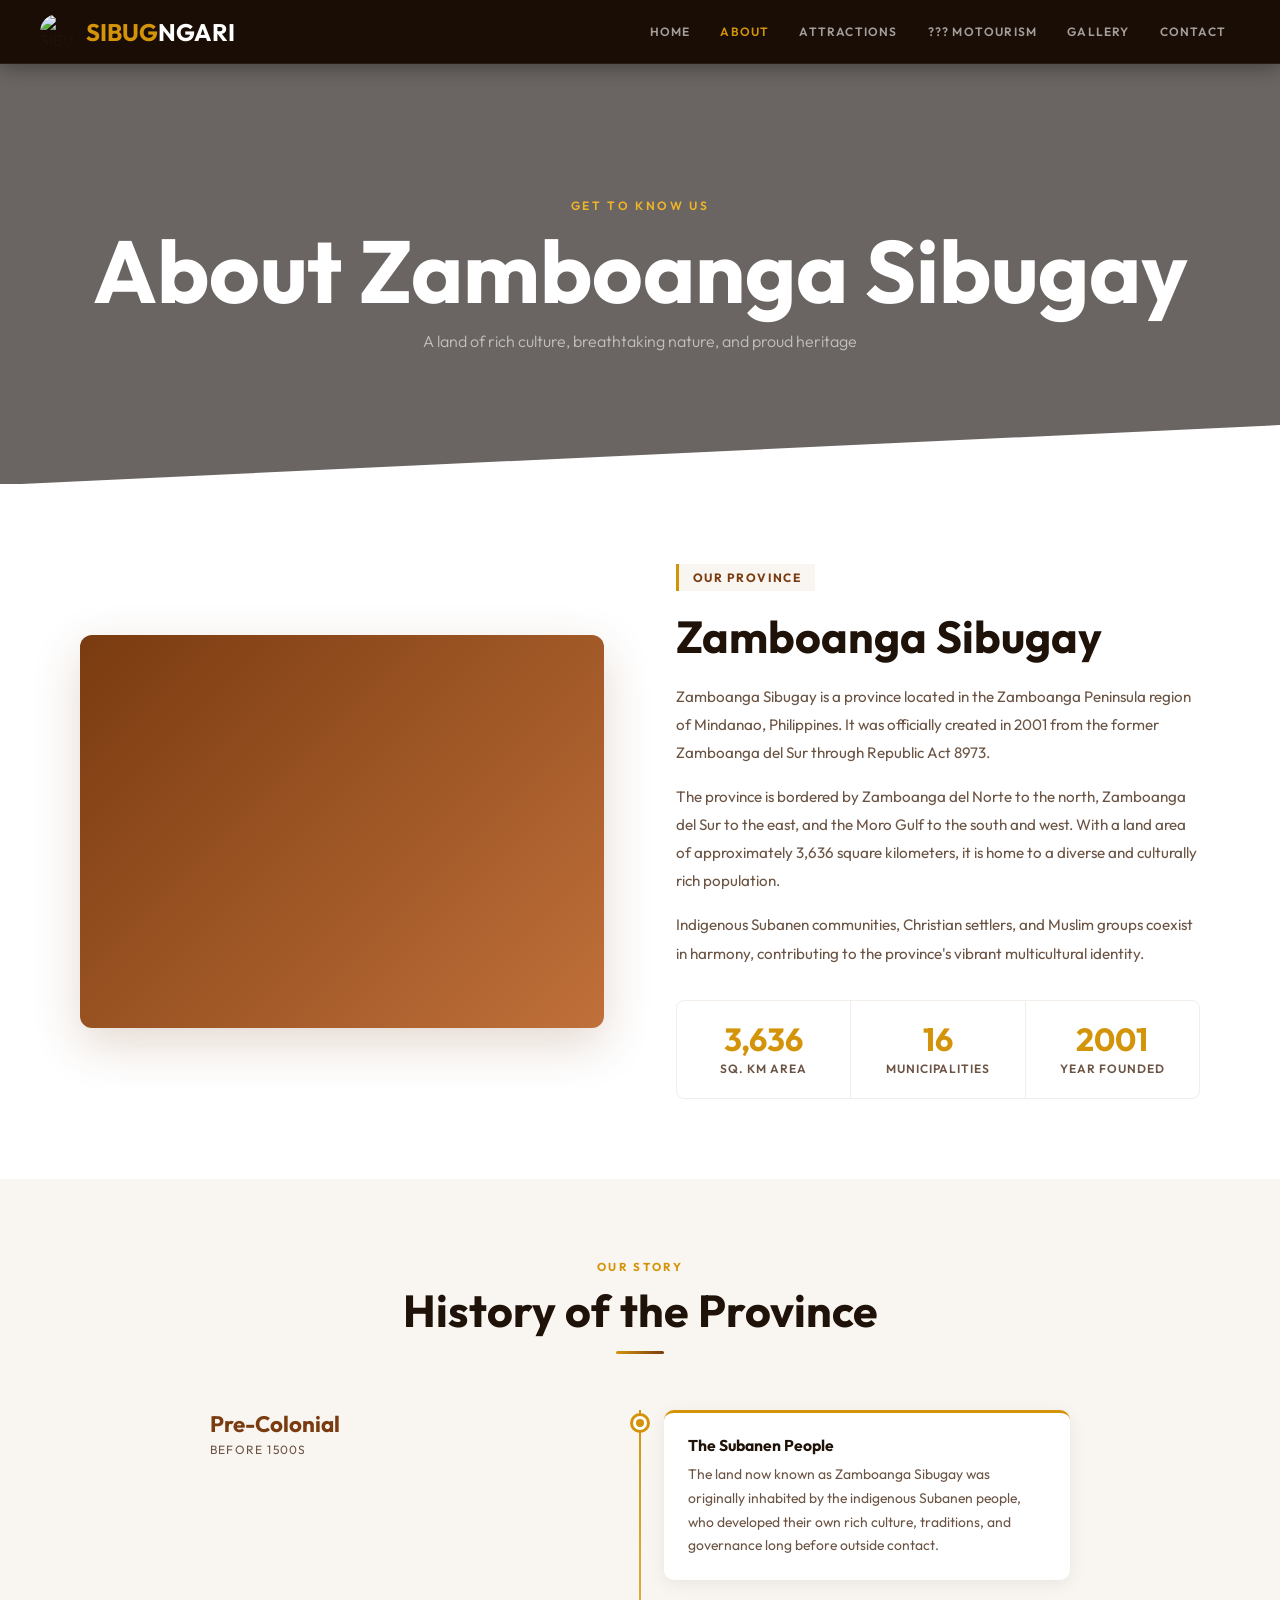
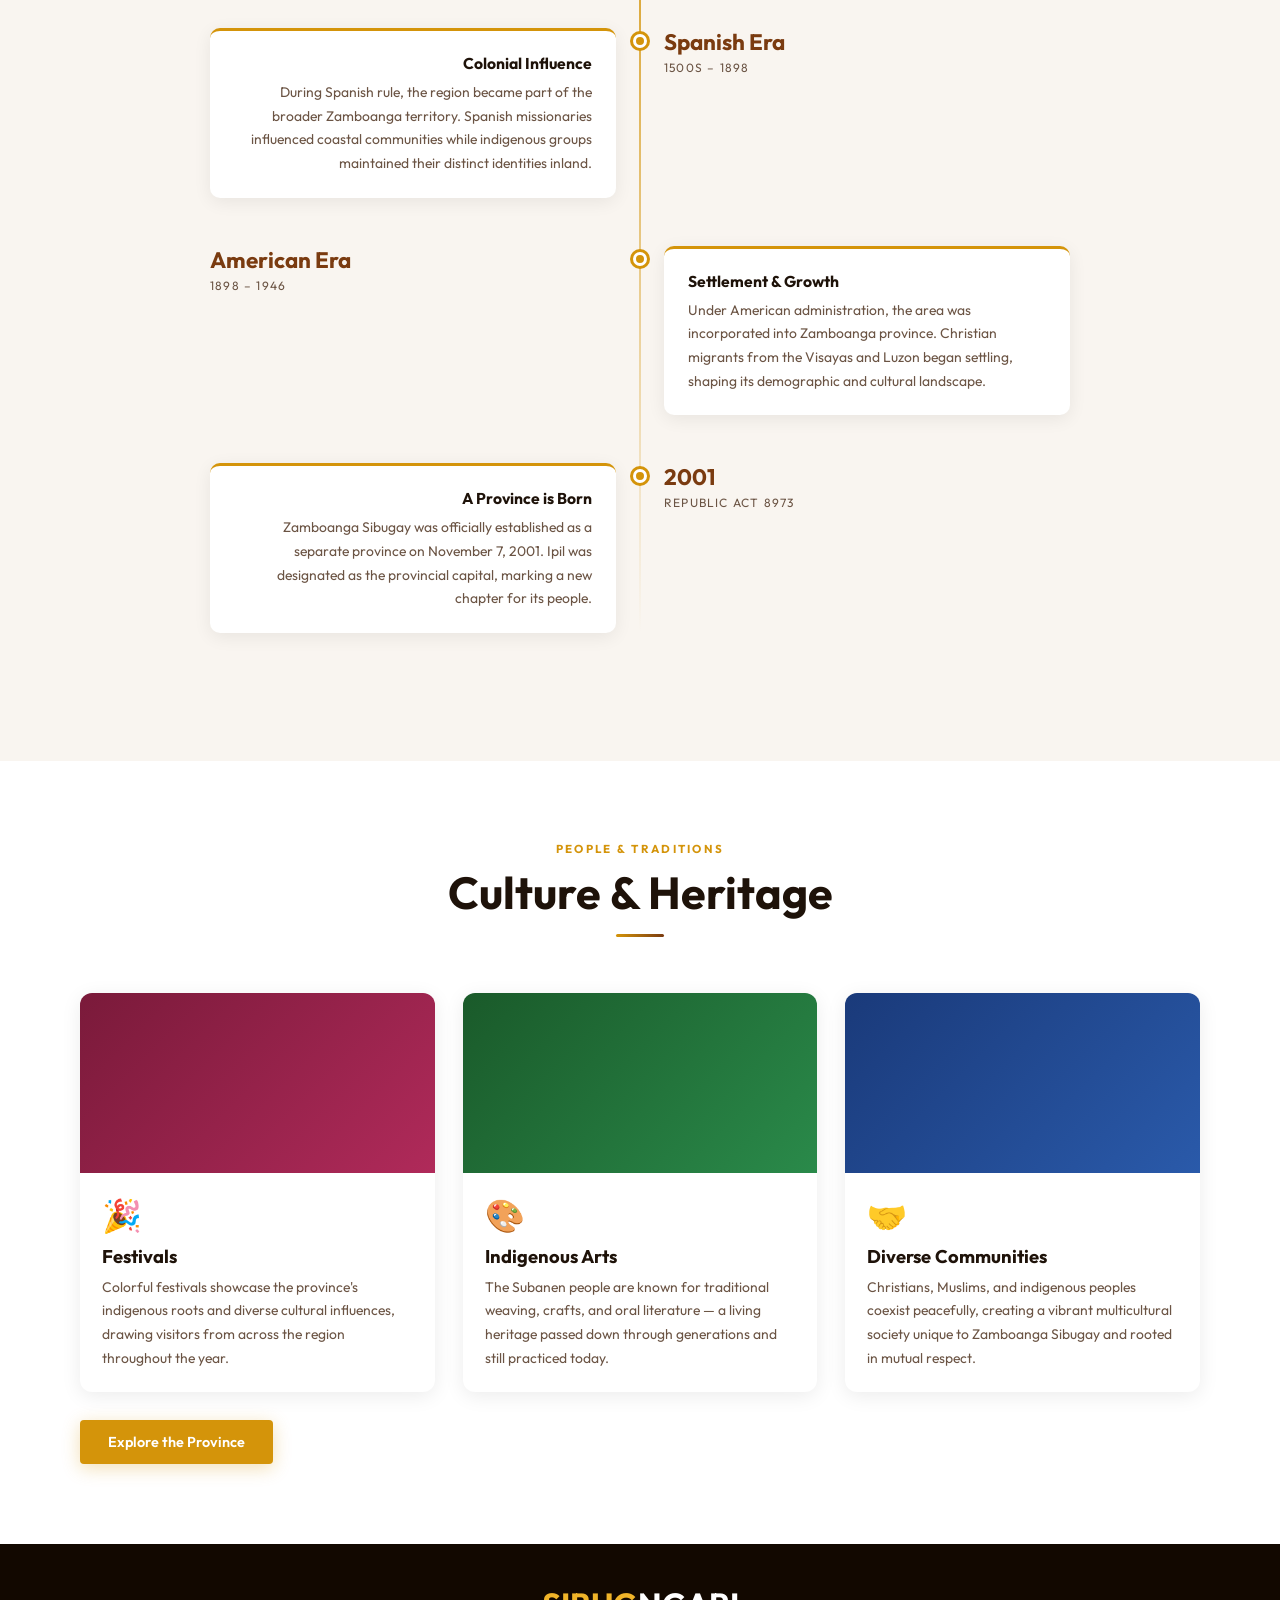
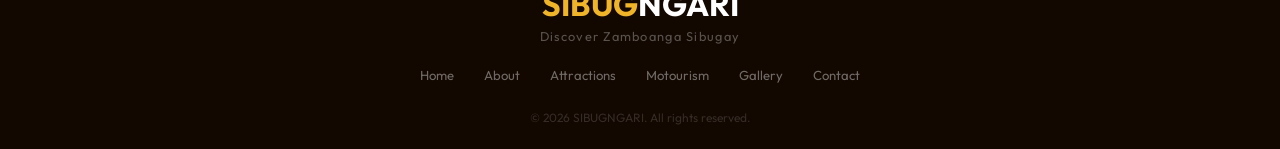
==== about.html @ 65c35cb0 "Add files via upload" ====
<!DOCTYPE html>
<html lang="en">

<head>
  <meta charset="UTF-8" />
  <meta name="viewport" content="width=device-width, initial-scale=1.0" />
  <title>About - SIBUGNGARI</title>
  <link rel="icon" type="image/png" href="Images/LOGO.png" />
  <link rel="preconnect" href="https://fonts.googleapis.com" />
  <link rel="preconnect" href="https://fonts.gstatic.com" crossorigin />
  <link
    href="https://fonts.googleapis.com/css2?family=Cormorant+Garamond:wght@400;600;700&family=Outfit:wght@300;400;500;600;700&display=swap"
    rel="stylesheet" />
  <style>
    :root {
      --brown: #7a3b10;
      --gold: #d4940a;
      --gold-lt: #f0b429;
      --dark: #1a0d05;
      --cream: #f9f5f0;
      --gray: #f2ede8;
      --text: #1e1209;
      --soft: #6b5444;
    }

    *,
    *::before,
    *::after {
      box-sizing: border-box;
      margin: 0;
      padding: 0;
    }

    html {
      scroll-behavior: smooth;
    }

    body {
      font-family: 'Outfit', sans-serif;
      background: #fff;
      color: var(--text);
      overflow-x: hidden;
    }

    a {
      text-decoration: none;
    }

    img {
      max-width: 100%;
      display: block;
    }

    /* ?? NAVBAR ?? */
    .navbar {
      position: fixed;
      top: 0;
      left: 0;
      right: 0;
      z-index: 999;
      height: 64px;
      display: flex;
      align-items: center;
      justify-content: space-between;
      padding: 0 40px;
      background: #1a0d05;
      border-bottom: 1px solid rgba(255, 255, 255, 0.06);
      box-shadow: 0 2px 20px rgba(0, 0, 0, 0.4);
    }

    .nav-logo {
      display: flex;
      align-items: center;
      gap: 10px;
    }

    .nav-logo img {
      height: 36px;
      width: 36px;
      object-fit: contain;
      border-radius: 50%;
    }

    .nav-brand {
      font-family: 'Outfit', sans-serif;
      font-size: 1.5rem;
      font-weight: 700;
    }

    .nav-brand .s {
      color: var(--gold);
    }

    .nav-brand .n {
      color: #fff;
    }

    .nav-links {
      display: flex;
      align-items: center;
      gap: 2px;
    }

    .nav-links a {
      font-size: 0.75rem;
      font-weight: 600;
      color: rgba(255, 255, 255, 0.6);
      padding: 7px 14px;
      border-radius: 6px;
      transition: all .18s;
      text-transform: uppercase;
      letter-spacing: 0.1em;
    }

    .nav-links a:hover,
    .nav-links a.active {
      color: var(--gold);
      background: transparent;
    }

    .nav-links a.nav-contact {
      background: #719E5D;
      color: #fff;
      padding: 7px 20px;
      margin-left: 6px;
      border-radius: 0;
      clip-path: polygon(10px 0, 100% 0, 100% calc(100% - 10px), calc(100% - 10px) 100%, 0 100%, 0 10px);
    }

    .nav-links a.nav-contact:hover {
      background: #5c854a;
      color: #fff;
    }

    /* ?? PAGE BANNER ?? */
    .page-banner {
      position: relative;
      height: 420px;
      margin-top: 64px;
      display: flex;
      align-items: center;
      justify-content: center;
      background: url('Images/Capitol.jpg') center center / cover no-repeat;
      text-align: center;
    }

    .banner-fb {
      position: absolute;
      inset: 0;
      background: url('Images/Capitol.jpg') center center / cover no-repeat;
    }

    .banner-ov {
      position: absolute;
      inset: 0;
      background: rgba(15, 7, 2, 0.62);
    }

    .banner-cnt {
      position: relative;
      z-index: 2;
      padding: 0 24px;
    }

    .banner-eyebrow {
      font-size: 0.75rem;
      letter-spacing: .22em;
      text-transform: uppercase;
      color: var(--gold-lt);
      font-weight: 600;
      margin-bottom: 14px;
      opacity: 0;
      animation: fadeUp .6s .2s forwards;
    }

    .banner-title {
      font-family: 'Outfit', sans-serif;
      font-size: clamp(2.8rem, 7vw, 5.5rem);
      font-weight: 700;
      color: #fff;
      line-height: 1;
      margin-bottom: 16px;
      opacity: 0;
      animation: fadeUp .6s .35s forwards;
    }

    .banner-sub {
      color: rgba(255, 255, 255, .6);
      font-size: 1rem;
      font-weight: 300;
      max-width: 520px;
      margin: 0 auto;
      opacity: 0;
      animation: fadeUp .6s .5s forwards;
    }

    /* Diagonal cut at bottom of banner */
    .banner-cut {
      position: absolute;
      bottom: -1px;
      left: 0;
      right: 0;
      height: 60px;
      background: #fff;
      clip-path: polygon(0 100%, 100% 0, 100% 100%);
    }

    @keyframes fadeUp {
      from {
        opacity: 0;
        transform: translateY(18px);
      }

      to {
        opacity: 1;
        transform: translateY(0);
      }
    }

    /* ?? BUTTONS ?? */
    .btn-gold {
      display: inline-block;
      background: var(--gold);
      color: #fff;
      font-weight: 600;
      font-size: 0.9rem;
      padding: 13px 28px;
      border-radius: 4px;
      transition: all .2s;
      box-shadow: 0 4px 18px rgba(212, 148, 10, .3);
    }

    .btn-gold:hover {
      background: var(--gold-lt);
      color: var(--dark);
      transform: translateY(-2px);
    }

    .btn-outline {
      display: inline-block;
      background: transparent;
      color: var(--brown);
      font-weight: 600;
      font-size: 0.88rem;
      padding: 11px 24px;
      border-radius: 4px;
      border: 1.5px solid var(--brown);
      transition: all .2s;
    }

    .btn-outline:hover {
      background: var(--brown);
      color: #fff;
    }

    /* ?? SECTION SHELLS ?? */
    .sec {
      padding: 80px 40px;
      max-width: 1200px;
      margin: 0 auto;
    }

    .sec-full {
      padding: 80px 40px;
    }

    .sec-hdr {
      text-align: center;
      margin-bottom: 56px;
    }

    .sec-label {
      font-size: 0.72rem;
      letter-spacing: .2em;
      text-transform: uppercase;
      color: var(--gold);
      font-weight: 700;
      margin-bottom: 10px;
    }

    .sec-title {
      font-family: 'Outfit', sans-serif;
      font-size: clamp(2rem, 4vw, 2.8rem);
      font-weight: 700;
      color: var(--text);
      line-height: 1.2;
      margin-bottom: 14px;
    }

    .sec-line {
      width: 48px;
      height: 3px;
      margin: 0 auto;
      background: linear-gradient(to right, var(--gold), var(--brown));
      border-radius: 2px;
    }

    /* ?? ABOUT INTRO — 2 COLUMN ?? */
    .about-intro {
      display: grid;
      grid-template-columns: 1fr 1fr;
      gap: 72px;
      align-items: center;
    }

    .about-img-box {
      border-radius: 12px;
      overflow: hidden;
      aspect-ratio: 4/3;
      position: relative;
      background: linear-gradient(135deg, #7a3b10, #c0703a);
      display: flex;
      align-items: center;
      justify-content: center;
      font-size: 6rem;
      box-shadow: 0 16px 48px rgba(122, 59, 16, .2);
    }

    .about-img-box img {
      position: absolute;
      inset: 0;
      width: 100%;
      height: 100%;
      object-fit: cover;
    }

    /* Decorative corner accent */
    .about-img-box::after {
      content: '';
      position: absolute;
      bottom: -12px;
      right: -12px;
      width: 80px;
      height: 80px;
      border-right: 4px solid var(--gold);
      border-bottom: 4px solid var(--gold);
      border-radius: 0 0 4px 0;
    }

    .about-text-col {}

    .about-badge {
      display: inline-block;
      background: var(--cream);
      border-left: 3px solid var(--gold);
      color: var(--brown);
      font-size: 0.75rem;
      font-weight: 700;
      letter-spacing: .12em;
      text-transform: uppercase;
      padding: 6px 14px;
      margin-bottom: 20px;
    }

    .about-heading {
      font-family: 'Outfit', sans-serif;
      font-size: clamp(1.8rem, 3.5vw, 2.8rem);
      font-weight: 700;
      color: var(--text);
      line-height: 1.15;
      margin-bottom: 20px;
    }

    .about-body {
      font-size: 0.95rem;
      color: var(--soft);
      line-height: 1.85;
      margin-bottom: 16px;
    }

    /* Stats row */
    .stats-row {
      display: flex;
      gap: 0;
      margin-top: 32px;
      border: 1px solid var(--gray);
      border-radius: 8px;
      overflow: hidden;
    }

    .stat-box {
      flex: 1;
      padding: 22px 18px;
      text-align: center;
      border-right: 1px solid var(--gray);
      transition: background .18s;
    }

    .stat-box:last-child {
      border-right: none;
    }

    .stat-box:hover {
      background: var(--cream);
    }

    .stat-number {
      font-family: 'Outfit', sans-serif;
      font-size: 2rem;
      font-weight: 700;
      color: var(--gold);
      line-height: 1;
      margin-bottom: 6px;
    }

    .stat-label {
      font-size: 0.75rem;
      color: var(--soft);
      font-weight: 600;
      text-transform: uppercase;
      letter-spacing: .08em;
    }

    /* ?? HISTORY TIMELINE ?? */
    .bg-cream {
      background: var(--cream);
    }

    .timeline {
      position: relative;
      max-width: 860px;
      margin: 0 auto;
    }

    .timeline::before {
      content: '';
      position: absolute;
      left: 50%;
      top: 0;
      bottom: 0;
      width: 2px;
      background: linear-gradient(to bottom, var(--gold), transparent);
      transform: translateX(-50%);
    }

    .tl-item {
      display: grid;
      grid-template-columns: 1fr 1fr;
      gap: 48px;
      margin-bottom: 48px;
      align-items: start;
      position: relative;
    }

    .tl-item:nth-child(even) .tl-content {
      grid-column: 1;
      order: -1;
      text-align: right;
    }

    .tl-item:nth-child(even) .tl-year-col {
      grid-column: 2;
      order: 1;
    }

    /* Center dot */
    .tl-dot {
      position: absolute;
      left: 50%;
      top: 6px;
      width: 14px;
      height: 14px;
      border-radius: 50%;
      background: var(--gold);
      border: 3px solid #fff;
      box-shadow: 0 0 0 3px var(--gold);
      transform: translateX(-50%);
    }

    .tl-year {
      font-family: 'Outfit', sans-serif;
      font-size: 1.4rem;
      font-weight: 700;
      color: var(--brown);
      margin-bottom: 4px;
    }

    .tl-era {
      font-size: 0.75rem;
      color: var(--soft);
      text-transform: uppercase;
      letter-spacing: .1em;
    }

    .tl-card {
      background: #fff;
      border-radius: 10px;
      padding: 22px 24px;
      box-shadow: 0 4px 18px rgba(0, 0, 0, .07);
      border-top: 3px solid var(--gold);
    }

    .tl-card-title {
      font-weight: 700;
      color: var(--text);
      font-size: 0.98rem;
      margin-bottom: 8px;
    }

    .tl-card-text {
      font-size: 0.87rem;
      color: var(--soft);
      line-height: 1.7;
    }

    /* ?? CULTURE GRID ?? */
    .culture-grid {
      display: grid;
      grid-template-columns: repeat(3, 1fr);
      gap: 28px;
    }

    .culture-card {
      background: #fff;
      border-radius: 12px;
      overflow: hidden;
      box-shadow: 0 4px 20px rgba(0, 0, 0, .08);
      transition: transform .25s, box-shadow .25s;
    }

    .culture-card:hover {
      transform: translateY(-5px);
      box-shadow: 0 12px 32px rgba(0, 0, 0, .13);
    }

    .culture-img {
      height: 180px;
      display: flex;
      align-items: center;
      justify-content: center;
      font-size: 4rem;
      position: relative;
      overflow: hidden;
    }

    .culture-img img {
      position: absolute;
      inset: 0;
      width: 100%;
      height: 100%;
      object-fit: cover;
    }

    .culture-body {
      padding: 22px;
    }

    .culture-icon {
      font-size: 2rem;
      margin-bottom: 10px;
    }

    .culture-title {
      font-family: 'Outfit', sans-serif;
      font-size: 1.15rem;
      font-weight: 700;
      color: var(--text);
      margin-bottom: 8px;
    }

    .culture-text {
      font-size: 0.87rem;
      color: var(--soft);
      line-height: 1.7;
    }

    /* ?? MISSION BAND ?? */
    .mission-band {
      position: relative;
      min-height: 380px;
      display: flex;
      align-items: center;
      background: <img src="TourismWeb/ images/Buluan.jpg" center center / cover no-repeat;
    }

    .mission-fb {
      position: absolute;
      inset: 0;
      background: linear-gradient(120deg, #1a0d05 0%, #7a3b10 60%, #c0703a 100%);
    }

    .mission-ov {
      position: absolute;
      inset: 0;
      background: rgba(10, 5, 2, .72);
    }

    .mission-cnt {
      position: relative;
      z-index: 2;
      max-width: 1200px;
      margin: 0 auto;
      padding: 64px 40px;
      display: grid;
      grid-template-columns: 1fr 1fr;
      gap: 64px;
      align-items: center;
    }

    .mission-label {
      font-size: 0.72rem;
      letter-spacing: .2em;
      text-transform: uppercase;
      color: var(--gold-lt);
      font-weight: 700;
      margin-bottom: 14px;
    }

    .mission-title {
      font-family: 'Outfit', sans-serif;
      font-size: clamp(1.8rem, 3.5vw, 3rem);
      font-weight: 700;
      color: #fff;
      line-height: 1.15;
      margin-bottom: 18px;
    }

    .mission-desc {
      color: rgba(255, 255, 255, .65);
      font-size: 0.95rem;
      line-height: 1.8;
      margin-bottom: 12px;
    }

    .mission-tech {
      display: flex;
      flex-wrap: wrap;
      gap: 10px;
      margin-top: 24px;
    }

    .tech-tag {
      background: rgba(255, 255, 255, .1);
      border: 1px solid rgba(255, 255, 255, .2);
      color: #fff;
      font-size: 0.78rem;
      font-weight: 500;
      padding: 6px 14px;
      border-radius: 20px;
    }

    .mission-right {
      text-align: center;
    }

    .mission-logo-wrap {
      width: 160px;
      height: 160px;
      border-radius: 50%;
      background: rgba(255, 255, 255, .1);
      border: 2px solid rgba(255, 255, 255, .2);
      display: flex;
      align-items: center;
      justify-content: center;
      margin: 0 auto 20px;
      font-family: 'Outfit', sans-serif;
      font-size: 1.8rem;
      font-weight: 700;
    }

    .mission-logo-wrap .s {
      color: var(--gold-lt);
    }

    .mission-logo-wrap .n {
      color: #fff;
    }

    .mission-tagline {
      color: rgba(255, 255, 255, .5);
      font-size: 0.82rem;
      letter-spacing: .1em;
    }

    /* ══ MOTOURISM INTRO BAND ══ */
    .moto-intro-band {
      position: relative;
      min-height: 420px;
      display: flex;
      align-items: center;
      background: url('images/moto-bg.jpg') center center / cover no-repeat;
    }

    .moto-ib-fb {
      position: absolute;
      inset: 0;
      background: linear-gradient(120deg, #051008, #0d2a1a 55%, #1a5a30);
    }

    .moto-ib-ov {
      position: absolute;
      inset: 0;
      background: linear-gradient(to right, rgba(3, 12, 8, .92) 0%, rgba(3, 12, 8, .5) 55%, rgba(3, 12, 8, .1) 100%);
    }

    .moto-ib-cnt {
      position: relative;
      z-index: 2;
      padding: 64px 72px;
      max-width: 680px;
    }

    .moto-ib-lbl {
      font-size: 0.72rem;
      letter-spacing: .2em;
      text-transform: uppercase;
      color: #5ee0b0;
      font-weight: 700;
      margin-bottom: 14px;
    }

    .moto-ib-title {
      font-family: 'Outfit', sans-serif;
      font-size: clamp(2rem, 4vw, 3.2rem);
      font-weight: 700;
      color: #fff;
      line-height: 1.15;
      margin-bottom: 18px;
    }

    .moto-ib-desc {
      color: rgba(255, 255, 255, .65);
      font-size: 0.95rem;
      line-height: 1.8;
      margin-bottom: 28px;
    }

    .moto-pills {
      display: flex;
      flex-wrap: wrap;
      gap: 10px;
      margin-bottom: 30px;
    }

    .mpill {
      background: rgba(255, 255, 255, .1);
      border: 1px solid rgba(255, 255, 255, .2);
      color: #fff;
      font-size: 0.8rem;
      font-weight: 500;
      padding: 7px 16px;
      border-radius: 30px;
    }

    /* ══ MOTOURISM ROUTES SECTION ══ */
    .bg-gray {
      background: var(--gray);
    }

    .route-tabs {
      display: flex;
      justify-content: center;
      gap: 14px;
      margin-bottom: 48px;
      flex-wrap: wrap;
    }

    .rtab {
      padding: 12px 28px;
      border-radius: 6px;
      border: 2px solid #ccc;
      background: #fff;
      color: var(--soft);
      font-size: 0.88rem;
      font-weight: 600;
      cursor: pointer;
      transition: all .2s;
      font-family: 'Outfit', sans-serif;
    }

    .rtab:hover {
      border-color: var(--teal);
      color: var(--teal);
    }

    .rtab.active {
      background: var(--teal);
      color: #fff;
      border-color: var(--teal);
    }

    .route-panel {
      display: none;
    }

    .route-panel.active {
      display: block;
    }

    .route-head {
      background: linear-gradient(135deg, #0a2018 0%, #1a4a30 60%, #2a7a50 100%);
      border-radius: 14px;
      padding: 32px 40px;
      display: flex;
      align-items: center;
      justify-content: space-between;
      flex-wrap: wrap;
      gap: 20px;
      margin-bottom: 36px;
      box-shadow: 0 8px 32px rgba(10, 32, 24, .2);
    }

    .rh-from {
      font-size: 0.72rem;
      letter-spacing: .15em;
      text-transform: uppercase;
      color: #5ee0b0;
      font-weight: 700;
      margin-bottom: 6px;
    }

    .rh-title {
      font-family: 'Outfit', sans-serif;
      font-size: 1.8rem;
      font-weight: 700;
      color: #fff;
      margin-bottom: 4px;
    }

    .rh-sub {
      color: rgba(255, 255, 255, .5);
      font-size: 0.88rem;
    }

    .rh-stats {
      display: flex;
      gap: 24px;
      flex-wrap: wrap;
    }

    .rh-stat-val {
      font-family: 'Outfit', sans-serif;
      font-size: 1.8rem;
      font-weight: 700;
      color: var(--gold-lt);
      line-height: 1;
    }

    .rh-stat-lbl {
      font-size: 0.7rem;
      color: rgba(255, 255, 255, .4);
      text-transform: uppercase;
      letter-spacing: .08em;
      margin-top: 3px;
    }

    /* Stops */
    .stops-list {
      position: relative;
      padding-left: 24px;
    }

    .stops-list::before {
      content: '';
      position: absolute;
      left: 20px;
      top: 22px;
      bottom: 22px;
      width: 2px;
      background: linear-gradient(to bottom, var(--teal), rgba(26, 154, 122, .1));
    }

    .stop-item {
      display: flex;
      gap: 22px;
      margin-bottom: 24px;
      position: relative;
    }

    .stop-dot-col {
      flex-shrink: 0;
      width: 42px;
      height: 42px;
      position: relative;
      z-index: 2;
      margin-left: -3px;
    }

    .stop-dot {
      width: 42px;
      height: 42px;
      border-radius: 50%;
      background: var(--teal);
      color: #fff;
      font-weight: 800;
      font-size: 0.92rem;
      display: flex;
      align-items: center;
      justify-content: center;
      box-shadow: 0 3px 10px rgba(26, 154, 122, .35);
      border: 3px solid #fff;
    }

    .stop-dot.first {
      background: linear-gradient(135deg, var(--gold), var(--gold-lt));
      color: var(--dark);
      box-shadow: 0 3px 10px rgba(212, 148, 10, .4);
    }

    .stop-card {
      flex: 1;
      background: #fff;
      border-radius: 10px;
      padding: 20px 22px;
      box-shadow: 0 3px 14px rgba(0, 0, 0, .07);
      border-left: 4px solid var(--teal);
      transition: border-color .2s, box-shadow .2s;
    }

    .stop-card:hover {
      border-left-color: var(--gold);
      box-shadow: 0 6px 22px rgba(0, 0, 0, .11);
    }

    .stop-card.gold-stop {
      border-left-color: var(--gold);
      background: linear-gradient(135deg, #fffbf0, #fff8e0);
    }

    .stop-badge {
      display: inline-block;
      font-size: 0.68rem;
      font-weight: 700;
      text-transform: uppercase;
      letter-spacing: .06em;
      padding: 3px 10px;
      border-radius: 3px;
      margin-bottom: 7px;
      color: #fff;
    }

    .sb-first {
      background: var(--gold);
    }

    .sb-nature {
      background: #2e7d32;
    }

    .sb-heritage {
      background: #6d3a00;
    }

    .sb-culture {
      background: #6a1b9a;
    }

    .sb-beach {
      background: #1565c0;
    }

    .sb-ecofarm {
      background: #388e3c;
    }

    .sb-end {
      background: #37474f;
    }

    .stop-name {
      font-family: 'Outfit', sans-serif;
      font-size: 1.2rem;
      font-weight: 700;
      color: var(--text);
      margin-bottom: 4px;
    }

    .stop-loc {
      font-size: 0.76rem;
      color: var(--gold);
      font-weight: 600;
      margin-bottom: 9px;
    }

    .stop-desc {
      font-size: 0.88rem;
      color: var(--soft);
      line-height: 1.7;
      margin-bottom: 10px;
    }

    .stop-tip {
      background: var(--gray);
      border-radius: 6px;
      padding: 9px 13px;
      font-size: 0.81rem;
      color: var(--soft);
      line-height: 1.6;
    }

    .stop-tip strong {
      color: var(--brown);
    }

    /* ══ RIDER TIPS ══ */
    .bg-dark {
      background: var(--dark);
    }

    .tips-grid {
      display: grid;
      grid-template-columns: repeat(3, 1fr);
      gap: 20px;
      max-width: 1200px;
      margin: 0 auto;
    }

    .tip-card {
      background: rgba(255, 255, 255, .05);
      border: 1px solid rgba(255, 255, 255, .08);
      border-radius: 12px;
      padding: 26px 22px;
      transition: background .2s, border-color .2s;
    }

    .tip-card:hover {
      background: rgba(255, 255, 255, .09);
      border-color: rgba(212, 148, 10, .3);
    }

    .tip-icon {
      font-size: 2rem;
      margin-bottom: 12px;
    }

    .tip-title {
      font-weight: 700;
      color: #fff;
      font-size: 0.98rem;
      margin-bottom: 8px;
    }

    .tip-text {
      font-size: 0.86rem;
      color: rgba(255, 255, 255, .5);
      line-height: 1.7;
    }

    /* ══ STAYCATIONS ══ */
    .stay-grid {
      display: grid;
      grid-template-columns: repeat(3, 1fr);
      gap: 24px;
    }

    .stay-card {
      background: #fff;
      border-radius: 12px;
      overflow: hidden;
      box-shadow: 0 4px 18px rgba(0, 0, 0, .08);
      transition: transform .25s, box-shadow .25s;
    }

    .stay-card:hover {
      transform: translateY(-5px);
      box-shadow: 0 12px 32px rgba(0, 0, 0, .14);
    }

    .stay-img {
      height: 170px;
      position: relative;
      overflow: hidden;
      display: flex;
      align-items: center;
      justify-content: center;
      font-size: 3.5rem;
    }

    .stay-img img {
      position: absolute;
      inset: 0;
      width: 100%;
      height: 100%;
      object-fit: cover;
    }

    .stay-type {
      position: absolute;
      top: 10px;
      left: 10px;
      background: rgba(255, 255, 255, .92);
      color: var(--brown);
      font-size: 0.67rem;
      font-weight: 700;
      text-transform: uppercase;
      letter-spacing: .06em;
      padding: 3px 10px;
      border-radius: 3px;
    }

    .stay-price {
      position: absolute;
      top: 10px;
      right: 10px;
      background: var(--gold);
      color: #fff;
      font-size: 0.67rem;
      font-weight: 700;
      padding: 3px 10px;
      border-radius: 3px;
    }

    .stay-body {
      padding: 18px 20px;
    }

    .stay-stars {
      color: var(--gold);
      font-size: 0.82rem;
      margin-bottom: 5px;
    }

    .stay-name {
      font-family: 'Outfit', sans-serif;
      font-size: 1.15rem;
      font-weight: 700;
      color: var(--text);
      margin-bottom: 3px;
    }

    .stay-loc {
      font-size: 0.76rem;
      color: var(--soft);
      margin-bottom: 9px;
    }

    .stay-desc {
      font-size: 0.84rem;
      color: var(--soft);
      line-height: 1.65;
      margin-bottom: 12px;
    }

    .stay-tags {
      display: flex;
      flex-wrap: wrap;
      gap: 5px;
    }

    .stag {
      background: var(--gray);
      color: var(--brown);
      font-size: 0.72rem;
      font-weight: 600;
      padding: 3px 10px;
      border-radius: 20px;
    }

    .btn-teal {
      display: inline-block;
      background: #1a9a7a;
      color: #fff;
      font-weight: 600;
      font-size: 0.9rem;
      padding: 13px 28px;
      border-radius: 4px;
      transition: all .2s;
    }

    .btn-teal:hover {
      background: #22b890;
      transform: translateY(-2px);
    }

    /* ?? FOOTER ?? */
    .footer {
      background: #120800;
      padding: 40px 40px 24px;
      text-align: center;
    }

    .footer-brand {
      font-family: 'Outfit', sans-serif;
      font-size: 2rem;
      font-weight: 700;
      margin-bottom: 4px;
    }

    .footer-brand .s {
      color: var(--gold-lt);
    }

    .footer-brand .n {
      color: #fff;
    }

    .footer-tag {
      color: rgba(255, 255, 255, .3);
      font-size: 0.8rem;
      letter-spacing: .1em;
      margin-bottom: 18px;
    }

    .footer-nav {
      display: flex;
      gap: 6px;
      flex-wrap: wrap;
      justify-content: center;
      margin-bottom: 22px;
    }

    .footer-nav a {
      color: rgba(255, 255, 255, .4);
      font-size: 0.82rem;
      padding: 5px 12px;
      border-radius: 4px;
      transition: color .2s;
    }

    .footer-nav a:hover {
      color: #fff;
    }

    .footer-copy {
      color: rgba(255, 255, 255, .15);
      font-size: 0.75rem;
    }

    /* ?? RESPONSIVE ?? */
    @media (max-width: 900px) {
      .about-intro {
        grid-template-columns: 1fr;
        gap: 40px;
      }

      .about-img-box {
        aspect-ratio: 16/9;
      }

      .culture-grid {
        grid-template-columns: 1fr 1fr;
      }

      .mission-cnt {
        grid-template-columns: 1fr;
        gap: 36px;
      }

      .timeline::before {
        left: 20px;
      }

      .tl-item {
        grid-template-columns: 1fr;
        padding-left: 48px;
        gap: 12px;
      }

      .tl-item:nth-child(even) .tl-content {
        grid-column: 1;
        order: 1;
        text-align: left;
      }

      .tl-item:nth-child(even) .tl-year-col {
        grid-column: 1;
        order: -1;
      }

      .tl-dot {
        left: 20px;
      }
    }

    @media (max-width: 640px) {
      .navbar {
        padding: 0 16px;
      }

      .nav-links a {
        font-size: 0.75rem;
        padding: 6px 8px;
      }

      .sec {
        padding: 60px 20px;
      }

      .sec-full {
        padding: 60px 20px;
      }

      .culture-grid {
        grid-template-columns: 1fr;
      }

      .mission-cnt {
        padding: 48px 20px;
      }
    }
  </style>
</head>

<body>

  <!-- ?? NAVBAR ?? -->
  <nav class="navbar">
    <div class="nav-logo">
      <img src="Images/LOGO.png" alt="SIBUGNGARI" />
      <div class="nav-brand"><span class="s">SIBUG</span><span class="n">NGARI</span></div>
    </div>
    <div class="nav-links">
      <a href="index.html">Home</a>
      <a href="about.html" class="active">About</a>
      <a href="attractions.html">Attractions</a>
      <a href="motourism.html" class="moto">??? Motourism</a>
      <a href="gallery.html">Gallery</a>
      <a href="contact.html">Contact</a>
    </div>
  </nav>

  <!-- ?? PAGE BANNER ?? -->
  <!-- Place your photo as images/about-banner.jpg -->
  <div class="page-banner">
    <div class="banner-fb"></div>
    <div class="banner-ov"></div>
    <div class="banner-cnt">
      <div class="banner-eyebrow">Get to Know Us</div>
      <div class="banner-title">About Zamboanga Sibugay</div>
      <div class="banner-sub">A land of rich culture, breathtaking nature, and proud heritage</div>
    </div>
    <div class="banner-cut"></div>
  </div>

  <!-- ?? ABOUT INTRO ?? -->
  <div class="sec">
    <div class="about-intro">
      <div class="about-img-box">
        <iframe src="https://www.google.com/maps/embed?pb=!1m18!1m12!1m3!1d1009149.72221379!2d122.18128549999999!3d7.809328249999999!2m3!1f0!2f0!3f0!3m2!1i1024!2i768!4f13.1!3m3!1m2!1s0x32517e3f8ec4c0cf%3A0xe549cd97c5cb1a1!2sZamboanga%20Sibugay!5e0!3m2!1sen!2sph!4v1710000000000!5m2!1sen!2sph" width="100%" height="100%" style="border:0; position:absolute; inset:0; z-index:10;" allowfullscreen="" loading="lazy" referrerpolicy="no-referrer-when-downgrade"></iframe>
      </div>
      <div class="about-text-col">
        <div class="about-badge">Our Province</div>
        <div class="about-heading">Zamboanga Sibugay</div>
        <div class="about-body">
          Zamboanga Sibugay is a province located in the Zamboanga Peninsula
          region of Mindanao, Philippines. It was officially created in 2001
          from the former Zamboanga del Sur through Republic Act 8973.
        </div>
        <div class="about-body">
          The province is bordered by Zamboanga del Norte to the north,
          Zamboanga del Sur to the east, and the Moro Gulf to the south and
          west. With a land area of approximately 3,636 square kilometers,
          it is home to a diverse and culturally rich population.
        </div>
        <div class="about-body">
          Indigenous Subanen communities, Christian settlers, and Muslim groups
          coexist in harmony, contributing to the province's vibrant
          multicultural identity.
        </div>
        <div class="stats-row">
          <div class="stat-box">
            <div class="stat-number">3,636</div>
            <div class="stat-label">sq. km Area</div>
          </div>
          <div class="stat-box">
            <div class="stat-number">16</div>
            <div class="stat-label">Municipalities</div>
          </div>
          <div class="stat-box">
            <div class="stat-number">2001</div>
            <div class="stat-label">Year Founded</div>
          </div>
        </div>
      </div>
    </div>
  </div>

  <!-- ?? HISTORY TIMELINE ?? -->
  <div class="sec-full bg-cream">
    <div class="sec" style="padding-top:0;padding-bottom:0;">
      <div class="sec-hdr">
        <div class="sec-label">Our Story</div>
        <div class="sec-title">History of the Province</div>
        <div class="sec-line"></div>
      </div>
    </div>
    <div style="max-width:1200px;margin:0 auto;padding:0 40px;">
      <div class="timeline">

        <div class="tl-item">
          <div class="tl-dot"></div>
          <div class="tl-year-col">
            <div class="tl-year">Pre-Colonial</div>
            <div class="tl-era">Before 1500s</div>
          </div>
          <div class="tl-content">
            <div class="tl-card">
              <div class="tl-card-title">The Subanen People</div>
              <div class="tl-card-text">The land now known as Zamboanga Sibugay was originally inhabited by the
                indigenous Subanen people, who developed their own rich culture, traditions, and governance long before
                outside contact.</div>
            </div>
          </div>
        </div>

        <div class="tl-item">
          <div class="tl-dot"></div>
          <div class="tl-year-col">
            <div class="tl-year">Spanish Era</div>
            <div class="tl-era">1500s – 1898</div>
          </div>
          <div class="tl-content">
            <div class="tl-card">
              <div class="tl-card-title">Colonial Influence</div>
              <div class="tl-card-text">During Spanish rule, the region became part of the broader Zamboanga territory.
                Spanish missionaries influenced coastal communities while indigenous groups maintained their distinct
                identities inland.</div>
            </div>
          </div>
        </div>

        <div class="tl-item">
          <div class="tl-dot"></div>
          <div class="tl-year-col">
            <div class="tl-year">American Era</div>
            <div class="tl-era">1898 – 1946</div>
          </div>
          <div class="tl-content">
            <div class="tl-card">
              <div class="tl-card-title">Settlement & Growth</div>
              <div class="tl-card-text">Under American administration, the area was incorporated into Zamboanga
                province. Christian migrants from the Visayas and Luzon began settling, shaping its demographic and
                cultural landscape.</div>
            </div>
          </div>
        </div>

        <div class="tl-item">
          <div class="tl-dot"></div>
          <div class="tl-year-col">
            <div class="tl-year">2001</div>
            <div class="tl-era">Republic Act 8973</div>
          </div>
          <div class="tl-content">
            <div class="tl-card">
              <div class="tl-card-title">A Province is Born</div>
              <div class="tl-card-text">Zamboanga Sibugay was officially established as a separate province on November
                7, 2001. Ipil was designated as the provincial capital, marking a new chapter for its people.</div>
            </div>
          </div>
        </div>

      </div>
    </div>
  </div>

  <!-- ?? CULTURE & HERITAGE ?? -->
  <div class="sec">
    <div class="sec-hdr">
      <div class="sec-label">People &amp; Traditions</div>
      <div class="sec-title">Culture &amp; Heritage</div>
      <div class="sec-line"></div>
    </div>
    <div class="culture-grid">

      <div class="culture-card">
        <div class="culture-img" style="background:linear-gradient(135deg,#7a1a3a,#b02a5a);">
          <img src="Images/Festivals.jpg" alt="Festivals" onerror="this.style.display='none'" />
        </div>
        <div class="culture-body">
          <div class="culture-icon">🎉</div>
          <div class="culture-title">Festivals</div>
          <div class="culture-text">Colorful festivals showcase the province's indigenous roots and diverse cultural
            influences, drawing visitors from across the region throughout the year.</div>
        </div>
      </div>

      <div class="culture-card">
        <div class="culture-img" style="background:linear-gradient(135deg,#1a5a2a,#2a8a4a);">
          <img src="images/indigenous-arts.jpg" alt="Indigenous Arts" onerror="this.style.display='none'" />
        </div>
        <div class="culture-body">
          <div class="culture-icon">🎨</div>
          <div class="culture-title">Indigenous Arts</div>
          <div class="culture-text">The Subanen people are known for traditional weaving, crafts, and oral literature —
            a living heritage passed down through generations and still practiced today.</div>
        </div>
      </div>

      <div class="culture-card">
        <div class="culture-img" style="background:linear-gradient(135deg,#1a3a7a,#2a5aaa);">
          <img src="images/community.jpg" alt="Community" onerror="this.style.display='none'" />
        </div>
        <div class="culture-body">
          <div class="culture-icon">🤝</div>
          <div class="culture-title">Diverse Communities</div>
          <div class="culture-text">Christians, Muslims, and indigenous peoples coexist peacefully, creating a vibrant
            multicultural society unique to Zamboanga Sibugay and rooted in mutual respect.</div>
        </div>
      </div>
    </div>
    <div style="margin-top:28px;">
      <a href="attractions.html" class="btn-gold">Explore the Province</a>
    </div>
  </div>
  <!-- ?? FOOTER ?? -->
  <footer class="footer">
    <div class="footer-brand"><span class="s">SIBUG</span><span class="n">NGARI</span></div>
    <div class="footer-tag">Discover Zamboanga Sibugay</div>
    <div class="footer-nav">
      <a href="index.html">Home</a>
      <a href="about.html">About</a>
      <a href="attractions.html">Attractions</a>
      <a href="#motourism">Motourism</a>
      <a href="gallery.html">Gallery</a>
      <a href="contact.html">Contact</a>
    </div>
    <div class="footer-copy">&copy; 2026 SIBUGNGARI. All rights reserved.</div>
  </footer>

  <script>
    function switchRoute(id, btn) {
      document.querySelectorAll('.rtab').forEach(b => b.classList.remove('active'));
      document.querySelectorAll('.route-panel').forEach(p => p.classList.remove('active'));
      btn.classList.add('active');
      document.getElementById(id).classList.add('active');
    }
  </script>
</body>

</html>
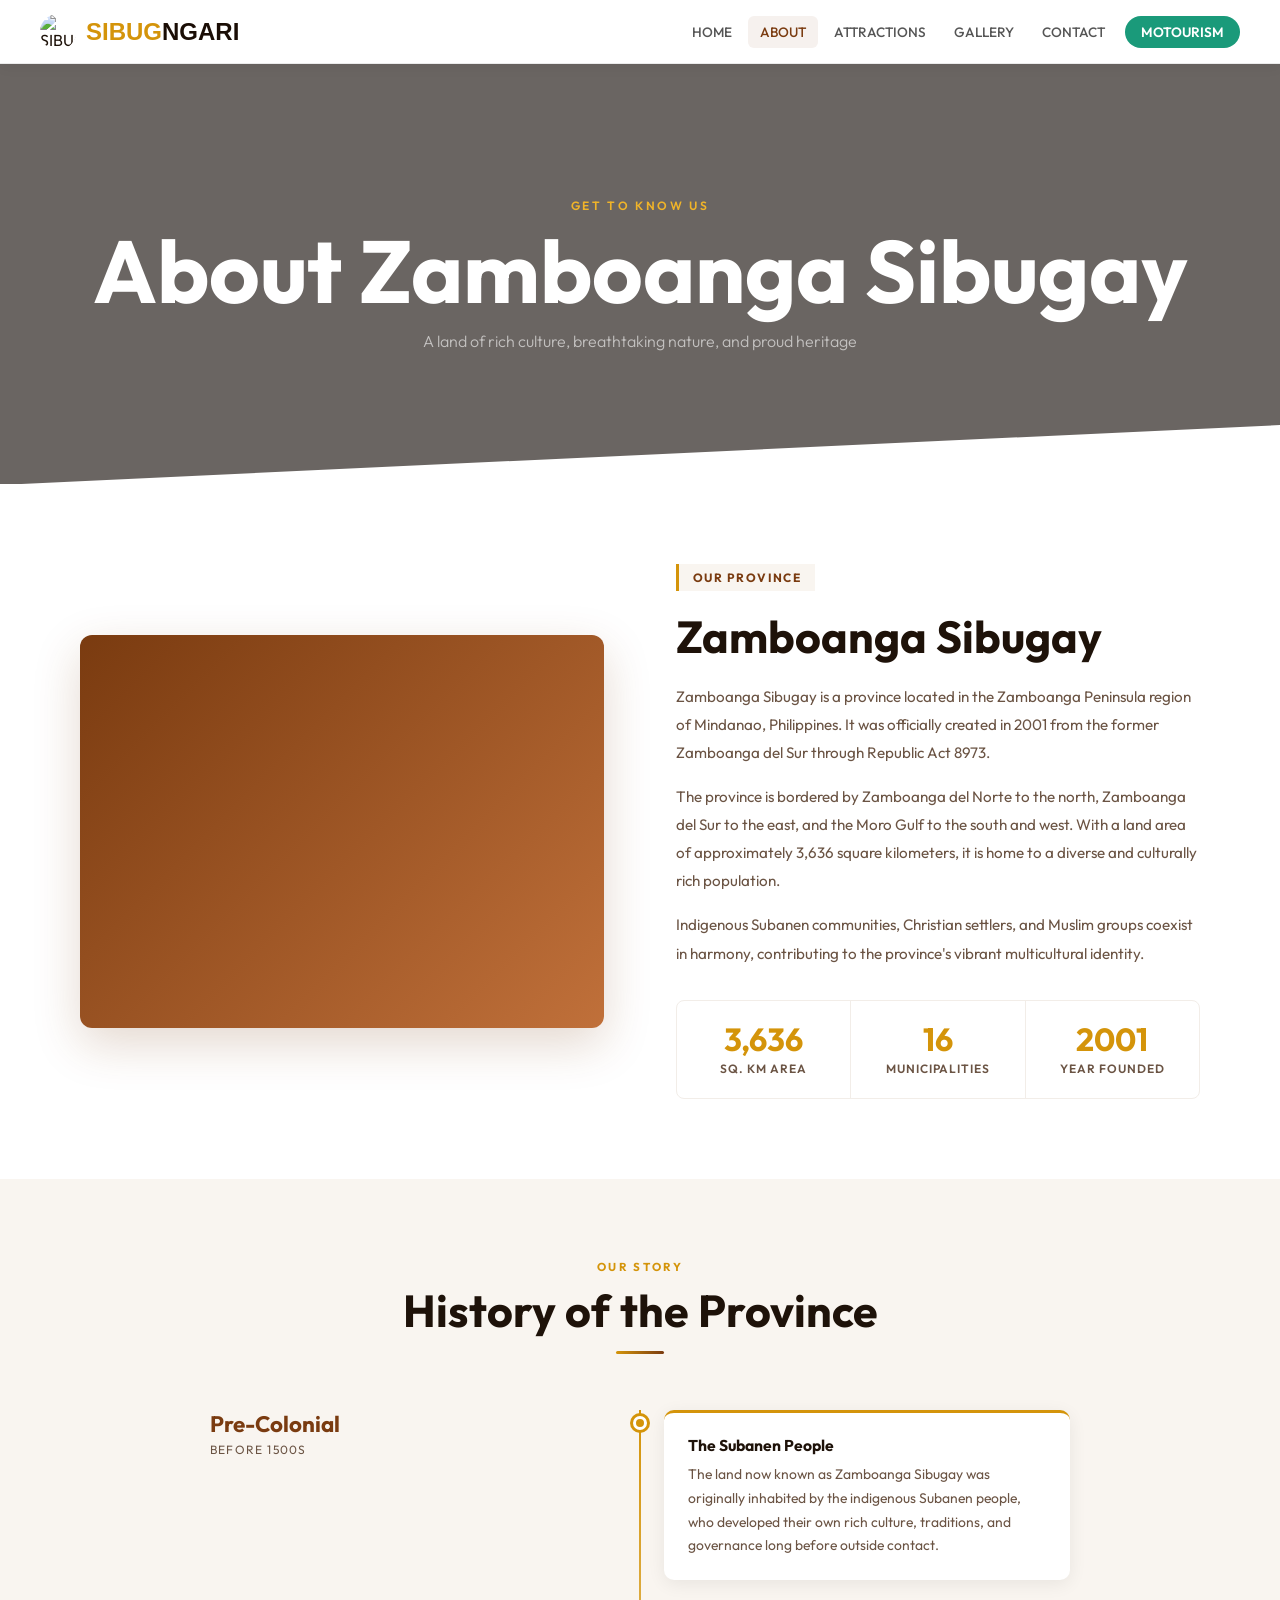
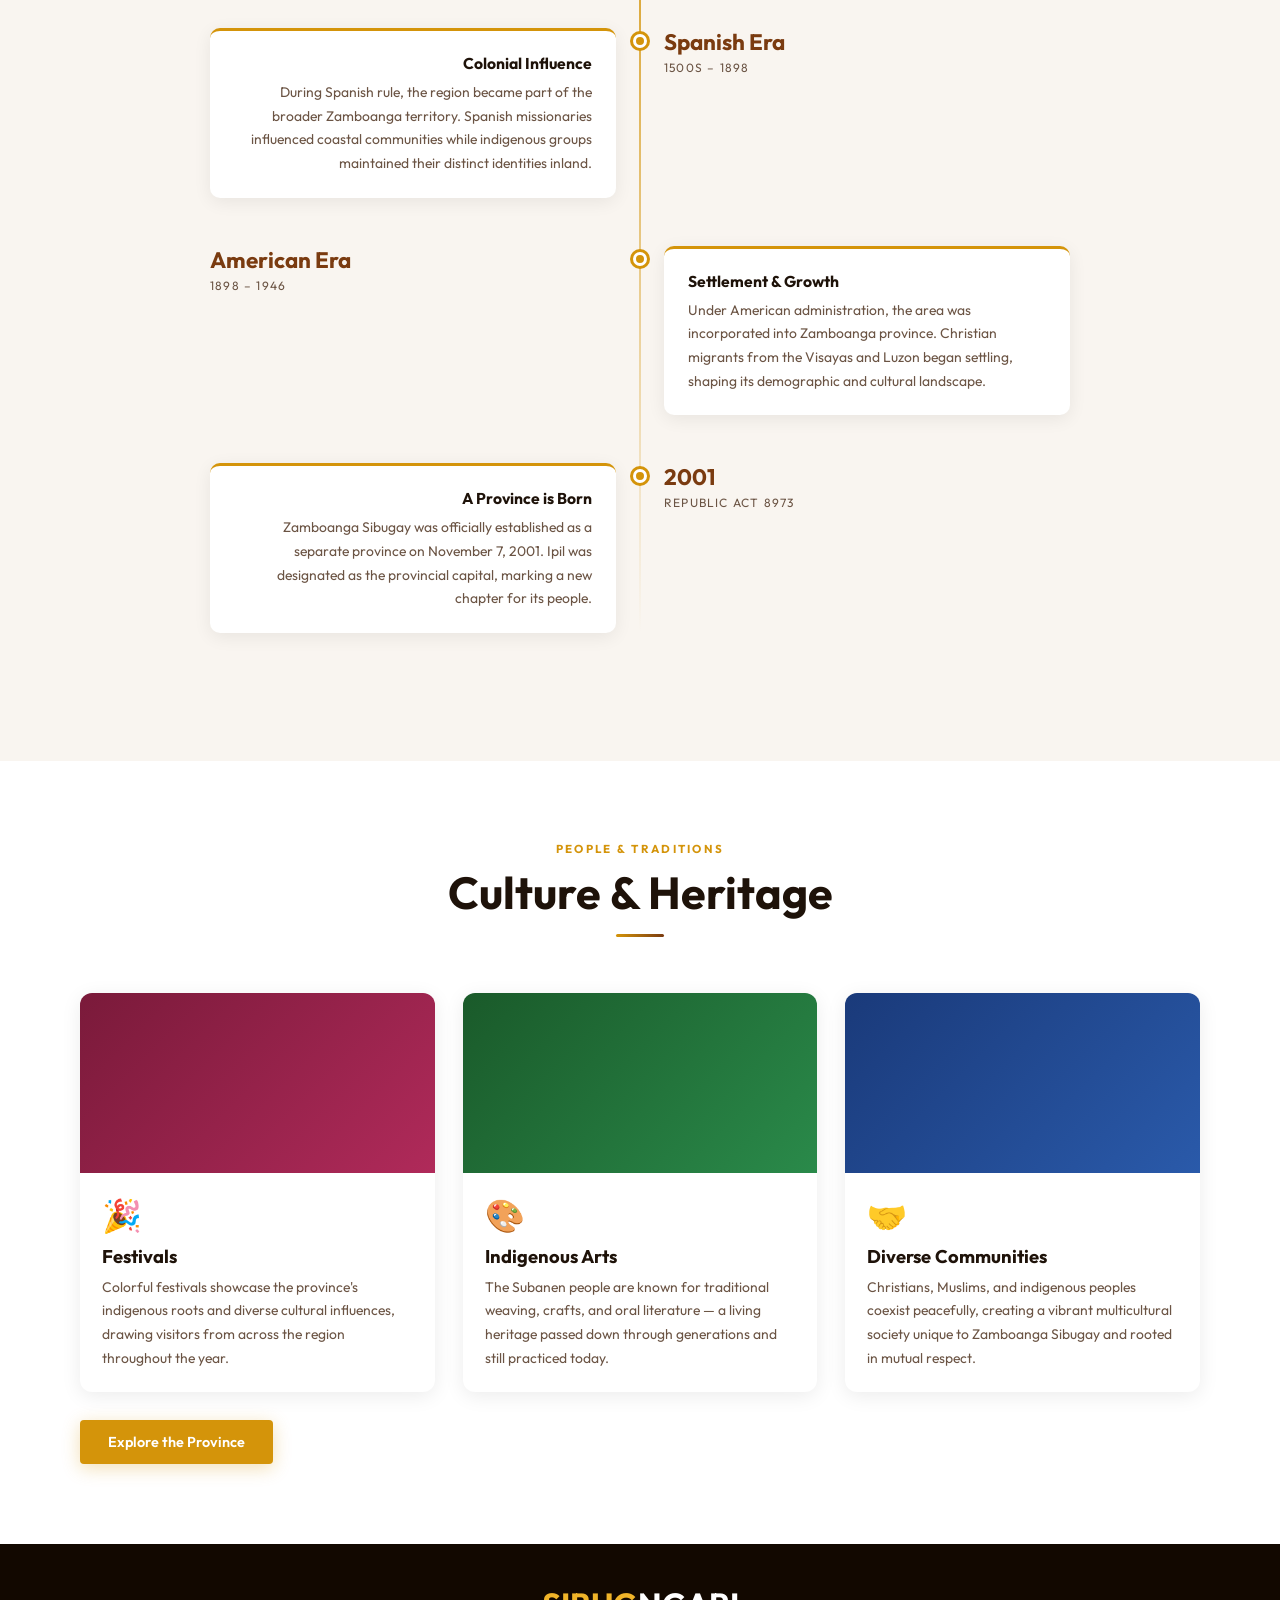
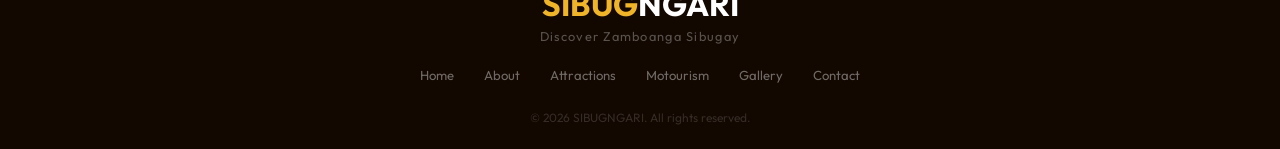
==== commit dd36f6c0: "updated" ====
--- a/about.html
+++ b/about.html
@@ -21,6 +21,9 @@
       --gray: #f2ede8;
       --text: #1e1209;
       --soft: #6b5444;
+      --teal: #1a9a7a;
+      --teal-lt: #22b890;
+      --nav-h: 64px;
     }
 
     *,
@@ -51,27 +54,28 @@
       display: block;
     }
 
-    /* ?? NAVBAR ?? */
+    /* ══ NAVBAR ══ */
     .navbar {
       position: fixed;
       top: 0;
       left: 0;
       right: 0;
       z-index: 999;
-      height: 64px;
+      height: var(--nav-h, 64px);
       display: flex;
       align-items: center;
       justify-content: space-between;
-      padding: 0 40px;
-      background: #1a0d05;
-      border-bottom: 1px solid rgba(255, 255, 255, 0.06);
-      box-shadow: 0 2px 20px rgba(0, 0, 0, 0.4);
+      padding: 0 clamp(16px, 4vw, 40px);
+      background: rgba(255, 255, 255, 0.97);
+      border-bottom: 1px solid rgba(0, 0, 0, 0.08);
+      box-shadow: 0 2px 14px rgba(0, 0, 0, 0.06);
     }
 
     .nav-logo {
       display: flex;
       align-items: center;
       gap: 10px;
+      flex-shrink: 0;
     }
 
     .nav-logo img {
@@ -82,9 +86,10 @@
     }
 
     .nav-brand {
-      font-family: 'Outfit', sans-serif;
-      font-size: 1.5rem;
-      font-weight: 700;
+      font-family: sans-serif;
+      font-size: clamp(1.1rem, 3vw, 1.5rem);
+      font-weight: 700;
+      white-space: nowrap;
     }
 
     .nav-brand .s {
@@ -92,44 +97,165 @@
     }
 
     .nav-brand .n {
-      color: #fff;
-    }
-
+      color: var(--dark);
+    }
+
+    /* Desktop nav links */
     .nav-links {
       display: flex;
       align-items: center;
-      gap: 2px;
+      gap: 4px;
     }
 
     .nav-links a {
-      font-size: 0.75rem;
-      font-weight: 600;
-      color: rgba(255, 255, 255, 0.6);
-      padding: 7px 14px;
+      font-size: clamp(0.75rem, 1.2vw, 0.85rem);
+      font-weight: 500;
+      color: #555;
+      padding: 7px 12px;
       border-radius: 6px;
       transition: all .18s;
-      text-transform: uppercase;
-      letter-spacing: 0.1em;
+      white-space: nowrap;
     }
 
     .nav-links a:hover,
     .nav-links a.active {
-      color: var(--gold);
-      background: transparent;
-    }
-
-    .nav-links a.nav-contact {
-      background: #719E5D;
-      color: #fff;
-      padding: 7px 20px;
-      margin-left: 6px;
-      border-radius: 0;
-      clip-path: polygon(10px 0, 100% 0, 100% calc(100% - 10px), calc(100% - 10px) 100%, 0 100%, 0 10px);
-    }
-
-    .nav-links a.nav-contact:hover {
-      background: #5c854a;
-      color: #fff;
+      color: var(--brown);
+      background: rgba(122, 59, 16, 0.07);
+    }
+
+    .nav-links a.moto-anchor {
+      background: var(--teal, #1a9a7a);
+      color: #fff;
+      border-radius: 20px;
+      font-weight: 600;
+      padding: 7px 16px;
+      margin-left: 4px;
+    }
+
+    .nav-links a.moto-anchor:hover {
+      background: var(--teal-lt, #22b890);
+      color: #fff;
+    }
+
+    /* Hamburger button */
+    .hamburger {
+      display: none;
+      flex-direction: column;
+      justify-content: center;
+      align-items: center;
+      width: 40px;
+      height: 40px;
+      gap: 5px;
+      cursor: pointer;
+      background: none;
+      border: none;
+      padding: 6px;
+      border-radius: 6px;
+      transition: background .18s;
+    }
+
+    .hamburger:hover {
+      background: var(--gray);
+    }
+
+    .hamburger span {
+      display: block;
+      width: 22px;
+      height: 2px;
+      background: var(--text);
+      border-radius: 2px;
+      transition: transform .3s, opacity .3s;
+      transform-origin: center;
+    }
+
+    .hamburger.open span:nth-child(1) {
+      transform: translateY(7px) rotate(45deg);
+    }
+
+    .hamburger.open span:nth-child(2) {
+      opacity: 0;
+    }
+
+    .hamburger.open span:nth-child(3) {
+      transform: translateY(-7px) rotate(-45deg);
+    }
+
+    /* Mobile nav drawer */
+    .mobile-nav {
+      display: none;
+      position: fixed;
+      top: var(--nav-h, 64px);
+      left: 0;
+      right: 0;
+      z-index: 998;
+      background: rgba(255, 255, 255, 0.98);
+      backdrop-filter: blur(12px);
+      border-bottom: 1px solid rgba(0, 0, 0, 0.08);
+      box-shadow: 0 8px 24px rgba(0, 0, 0, 0.12);
+      flex-direction: column;
+      padding: 16px;
+      gap: 4px;
+      transform: translateY(-10px);
+      opacity: 0;
+      transition: transform .25s, opacity .25s;
+    }
+
+    .mobile-nav.open {
+      display: flex;
+      transform: translateY(0);
+      opacity: 1;
+    }
+
+    .mobile-nav a {
+      font-size: 0.95rem;
+      font-weight: 500;
+      color: var(--text);
+      padding: 12px 16px;
+      border-radius: 8px;
+      transition: background .18s;
+    }
+
+    .mobile-nav a:hover,
+    .mobile-nav a.active {
+      background: var(--gray);
+      color: var(--brown);
+    }
+
+    .mobile-nav a.moto-anchor {
+      background: var(--teal, #1a9a7a);
+      color: #fff;
+      border-radius: 8px;
+      font-weight: 600;
+      margin-top: 6px;
+      text-align: center;
+    }
+
+    .mobile-nav a.moto-anchor:hover {
+      background: var(--teal-lt, #22b890);
+    }
+
+    /* Overlay when mobile menu open */
+    .nav-overlay {
+      display: none;
+      position: fixed;
+      inset: 0;
+      z-index: 997;
+      background: rgba(0, 0, 0, .3);
+      backdrop-filter: blur(2px);
+    }
+
+    .nav-overlay.open {
+      display: block;
+    }
+
+    @media (max-width: 900px) {
+      .nav-links {
+        display: none;
+      }
+
+      .hamburger {
+        display: flex;
+      }
     }
 
     /* ?? PAGE BANNER ?? */
@@ -1299,14 +1425,32 @@
       <img src="Images/LOGO.png" alt="SIBUGNGARI" />
       <div class="nav-brand"><span class="s">SIBUG</span><span class="n">NGARI</span></div>
     </div>
+    <!-- Desktop links -->
     <div class="nav-links">
-      <a href="index.html">Home</a>
-      <a href="about.html" class="active">About</a>
-      <a href="attractions.html">Attractions</a>
-      <a href="motourism.html" class="moto">??? Motourism</a>
-      <a href="gallery.html">Gallery</a>
-      <a href="contact.html">Contact</a>
+      <a href="index.html">HOME</a>
+      <a href="about.html">ABOUT</a>
+      <a href="attractions.html">ATTRACTIONS</a>
+      <a href="gallery.html">GALLERY</a>
+      <a href="contact.html">CONTACT</a>
+      <a href="#motourism" class="moto-anchor">MOTOURISM</a>
     </div>
+    <!-- Hamburger (mobile) -->
+    <button class="hamburger" id="hamburger" aria-label="Toggle menu" aria-expanded="false">
+      <span></span><span></span><span></span>
+    </button>
+  </nav>
+
+  <!-- Mobile overlay -->
+  <div class="nav-overlay" id="navOverlay"></div>
+
+  <!-- Mobile nav drawer -->
+  <nav class="mobile-nav" id="mobileNav">
+    <a href="index.html">HOME</a>
+    <a href="about.html">ABOUT</a>
+    <a href="attractions.html">ATTRACTIONS</a>
+    <a href="gallery.html">GALLERY</a>
+    <a href="contact.html">CONTACT</a>
+    <a href="#motourism" class="moto-anchor">MOTOURISM</a>
   </nav>
 
   <!-- ?? PAGE BANNER ?? -->
@@ -1509,6 +1653,47 @@
   </footer>
 
   <script>
+    /* ══ HAMBURGER MENU ══ */
+    const hamburger = document.getElementById('hamburger');
+    const mobileNav = document.getElementById('mobileNav');
+    const navOverlay = document.getElementById('navOverlay');
+
+    function toggleMenu(open) {
+      hamburger.classList.toggle('open', open);
+      hamburger.setAttribute('aria-expanded', open);
+      navOverlay.classList.toggle('open', open);
+      if (open) {
+        mobileNav.classList.add('open');
+      } else {
+        mobileNav.classList.remove('open');
+      }
+    }
+
+    hamburger.addEventListener('click', () => {
+      const isOpen = hamburger.classList.contains('open');
+      toggleMenu(!isOpen);
+    });
+
+    navOverlay.addEventListener('click', () => toggleMenu(false));
+
+    // Close mobile nav when a link is clicked
+    mobileNav.querySelectorAll('a').forEach(link => {
+      link.addEventListener('click', () => toggleMenu(false));
+    });
+
+    /* ══ ACTIVE NAV LINK ══ */
+    function setActiveNav() {
+      const currentPage = window.location.pathname.split('/').pop() || 'index.html';
+      document.querySelectorAll('.nav-links a, .mobile-nav a').forEach(link => {
+        link.classList.remove('active');
+        const href = link.getAttribute('href');
+        if (href === currentPage || (currentPage === '' && href === 'index.html')) {
+          link.classList.add('active');
+        }
+      });
+    }
+    setActiveNav();
+
     function switchRoute(id, btn) {
       document.querySelectorAll('.rtab').forEach(b => b.classList.remove('active'));
       document.querySelectorAll('.route-panel').forEach(p => p.classList.remove('active'));
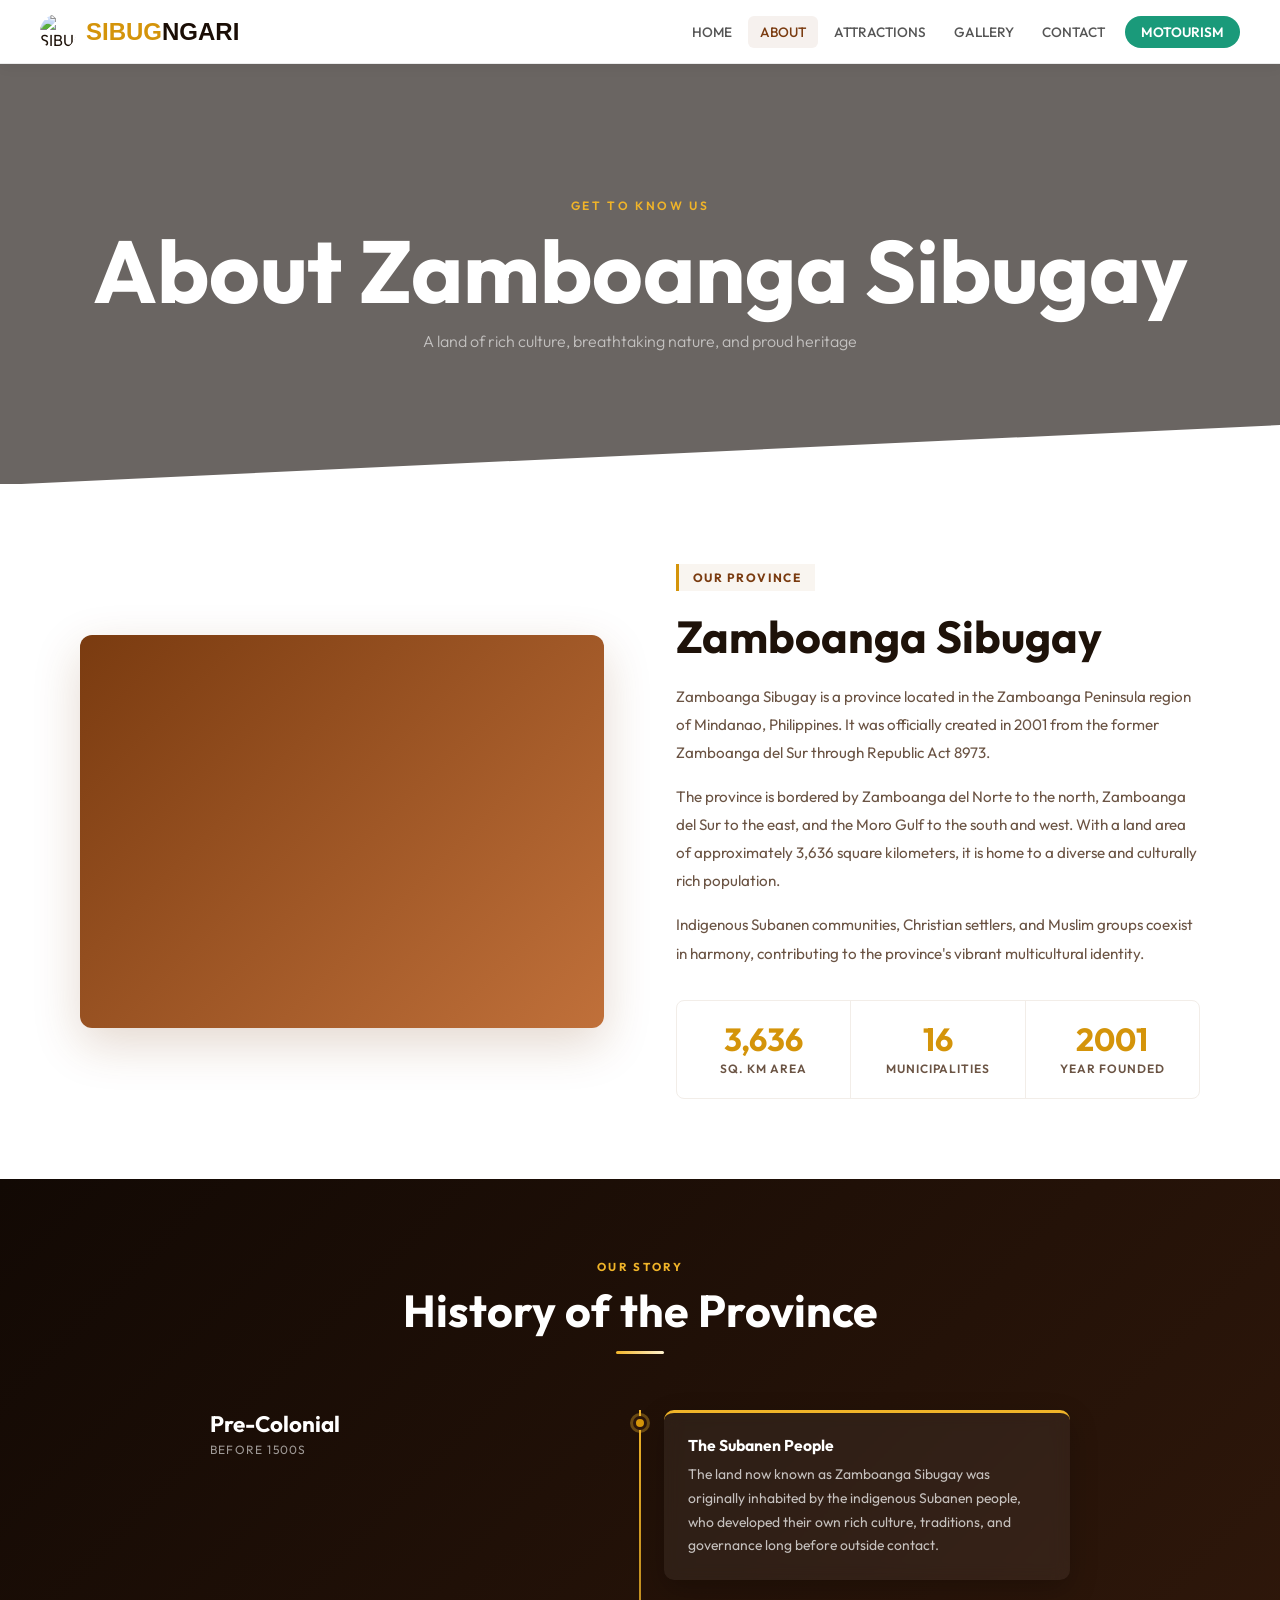
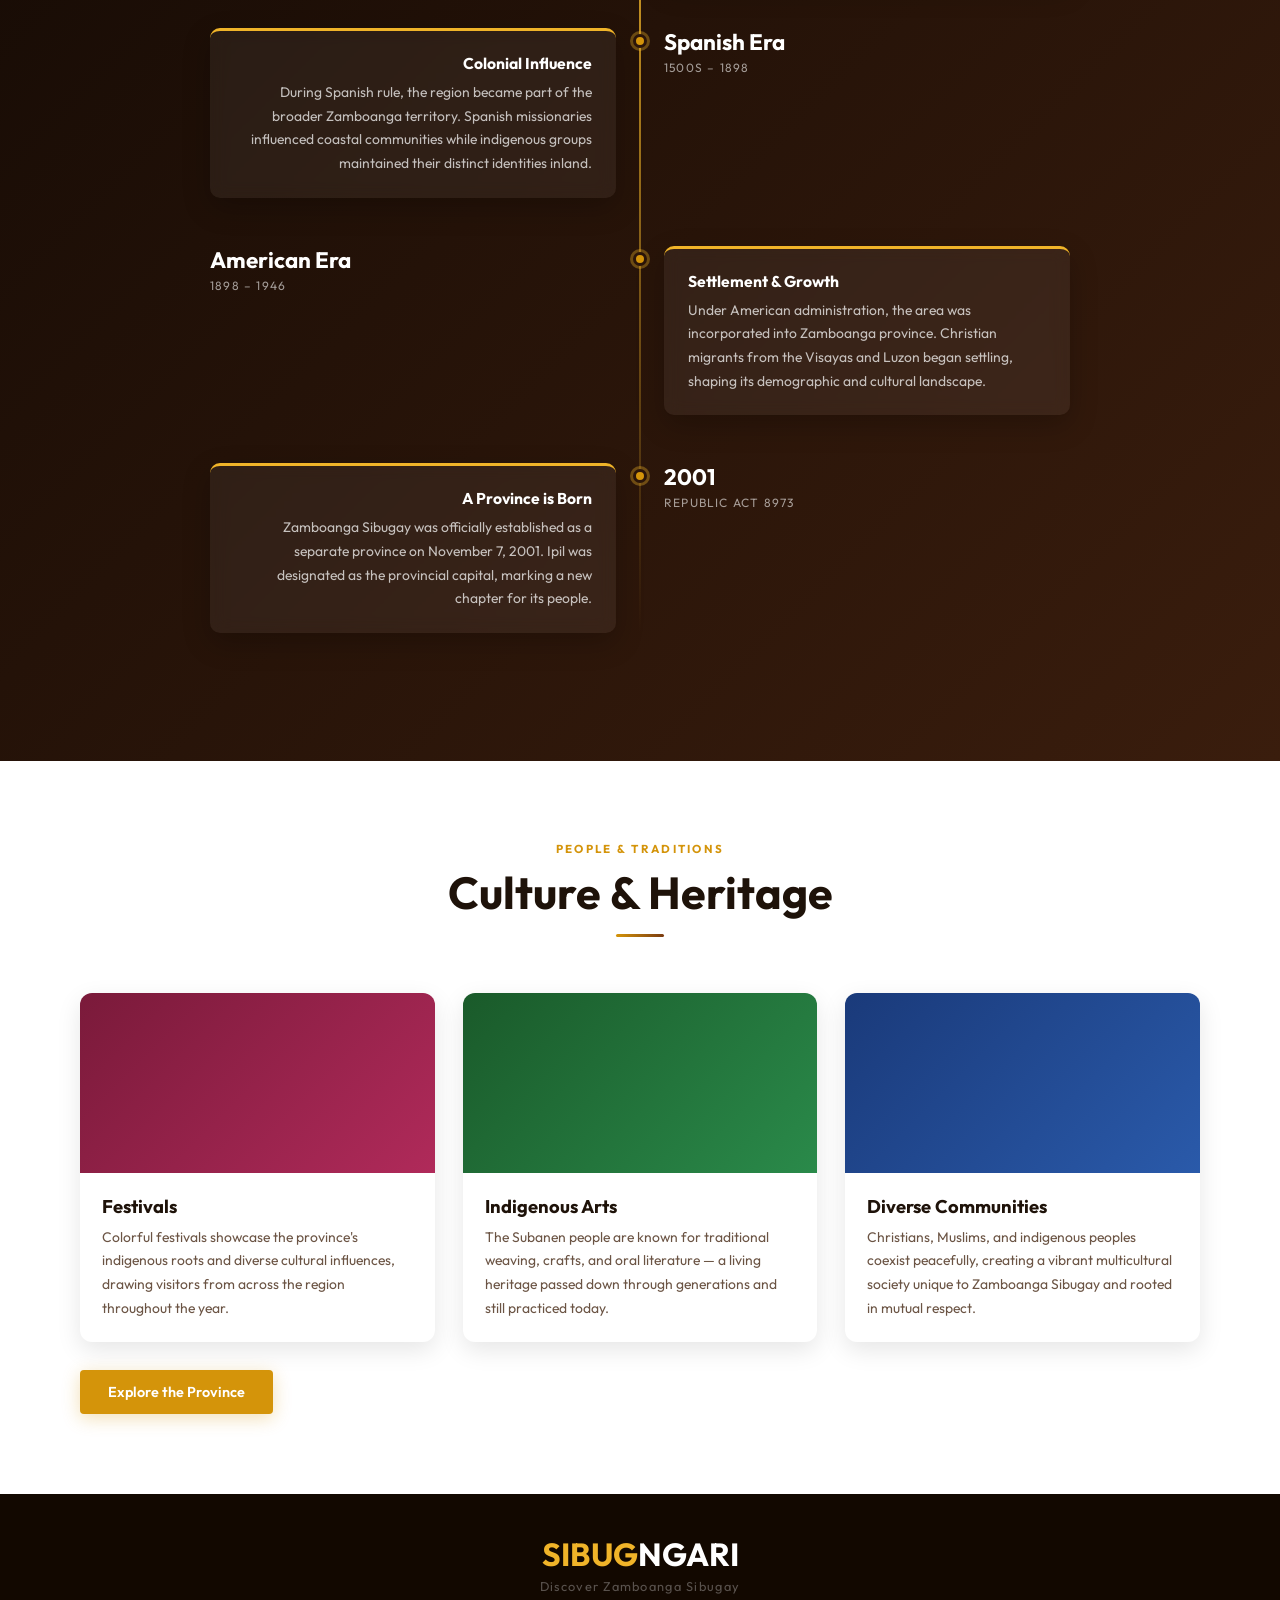
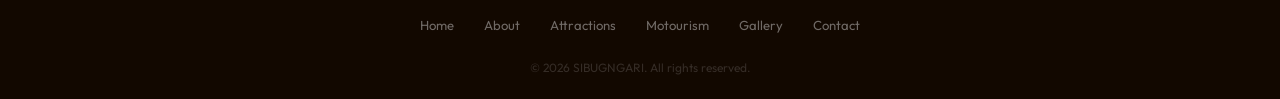
==== commit dcbc562a: "updated" ====
--- a/about.html
+++ b/about.html
@@ -542,6 +542,22 @@
       background: var(--cream);
     }
 
+    .history-band {
+      background: linear-gradient(135deg, #120904 0%, #241208 45%, #3a1d0d 100%);
+    }
+
+    .history-band .sec-label {
+      color: var(--gold-lt);
+    }
+
+    .history-band .sec-title {
+      color: #fff;
+    }
+
+    .history-band .sec-line {
+      background: linear-gradient(to right, var(--gold-lt), #fff2cf);
+    }
+
     .timeline {
       position: relative;
       max-width: 860px;
@@ -557,6 +573,10 @@
       width: 2px;
       background: linear-gradient(to bottom, var(--gold), transparent);
       transform: translateX(-50%);
+    }
+
+    .history-band .timeline::before {
+      background: linear-gradient(to bottom, var(--gold-lt), rgba(240, 180, 41, 0));
     }
 
     .tl-item {
@@ -593,12 +613,21 @@
       transform: translateX(-50%);
     }
 
+    .history-band .tl-dot {
+      border-color: #2b1509;
+      box-shadow: 0 0 0 3px rgba(240, 180, 41, .35);
+    }
+
     .tl-year {
       font-family: 'Outfit', sans-serif;
       font-size: 1.4rem;
       font-weight: 700;
       color: var(--brown);
       margin-bottom: 4px;
+    }
+
+    .history-band .tl-year {
+      color: #fff;
     }
 
     .tl-era {
@@ -606,6 +635,10 @@
       color: var(--soft);
       text-transform: uppercase;
       letter-spacing: .1em;
+    }
+
+    .history-band .tl-era {
+      color: rgba(255, 255, 255, .58);
     }
 
     .tl-card {
@@ -616,17 +649,32 @@
       border-top: 3px solid var(--gold);
     }
 
+    .history-band .tl-card {
+      background: rgba(255, 255, 255, .06);
+      border-top-color: var(--gold-lt);
+      box-shadow: 0 10px 28px rgba(0, 0, 0, .22);
+      backdrop-filter: blur(8px);
+    }
+
     .tl-card-title {
       font-weight: 700;
       color: var(--text);
       font-size: 0.98rem;
       margin-bottom: 8px;
+    }
+
+    .history-band .tl-card-title {
+      color: #fff;
     }
 
     .tl-card-text {
       font-size: 0.87rem;
       color: var(--soft);
       line-height: 1.7;
+    }
+
+    .history-band .tl-card-text {
+      color: rgba(255, 255, 255, .72);
     }
 
     /* ?? CULTURE GRID ?? */
@@ -640,13 +688,14 @@
       background: #fff;
       border-radius: 12px;
       overflow: hidden;
-      box-shadow: 0 4px 20px rgba(0, 0, 0, .08);
-      transition: transform .25s, box-shadow .25s;
+      box-shadow: 0 8px 24px rgba(8, 4, 2, .10);
+      transition: transform .28s ease, box-shadow .28s ease, filter .28s ease;
     }
 
     .culture-card:hover {
-      transform: translateY(-5px);
-      box-shadow: 0 12px 32px rgba(0, 0, 0, .13);
+      transform: translateY(-10px);
+      box-shadow: 0 20px 42px rgba(8, 4, 2, .20);
+      filter: saturate(1.02);
     }
 
     .culture-img {
@@ -671,9 +720,8 @@
       padding: 22px;
     }
 
-    .culture-icon {
-      font-size: 2rem;
-      margin-bottom: 10px;
+    .culture-body .culture-icon {
+      display: none;
     }
 
     .culture-title {
@@ -1510,7 +1558,7 @@
   </div>
 
   <!-- ?? HISTORY TIMELINE ?? -->
-  <div class="sec-full bg-cream">
+  <div class="sec-full bg-cream history-band">
     <div class="sec" style="padding-top:0;padding-bottom:0;">
       <div class="sec-hdr">
         <div class="sec-label">Our Story</div>
@@ -1703,4 +1751,4 @@
   </script>
 </body>
 
-</html>+</html>
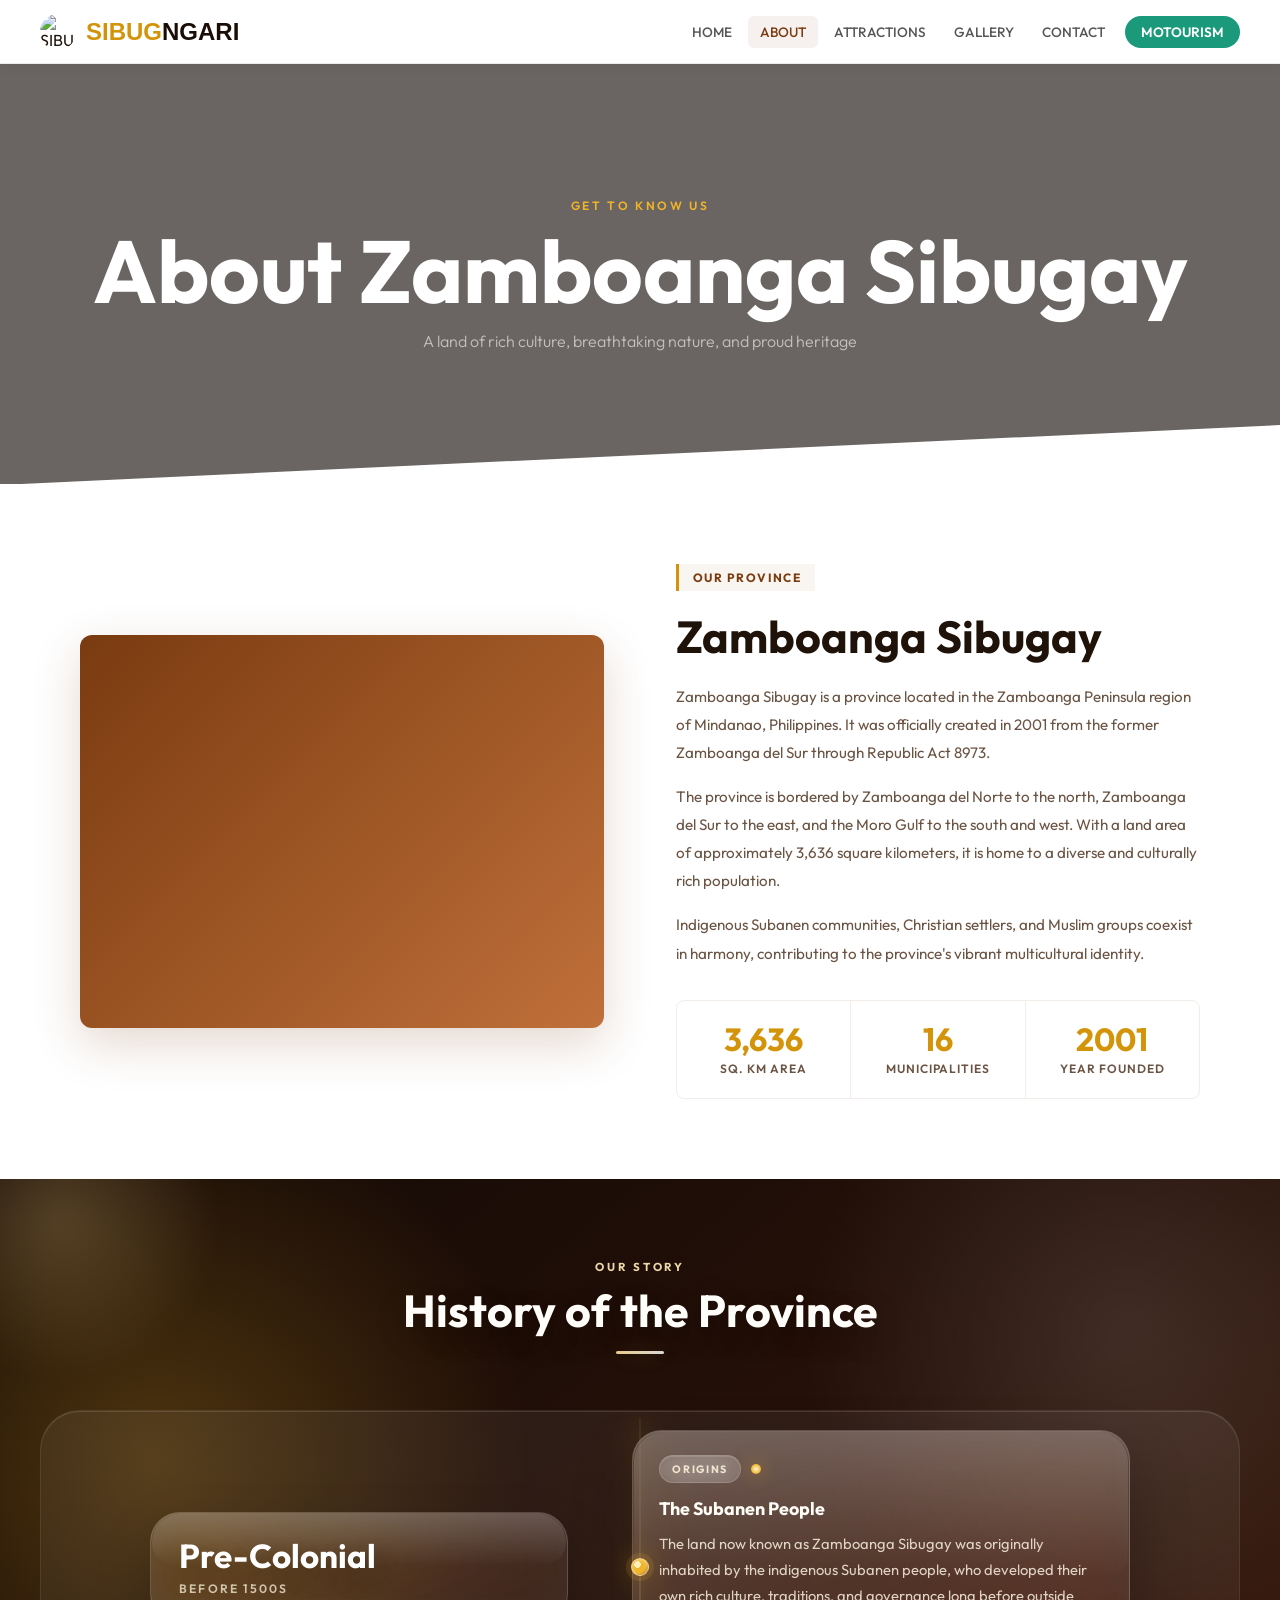
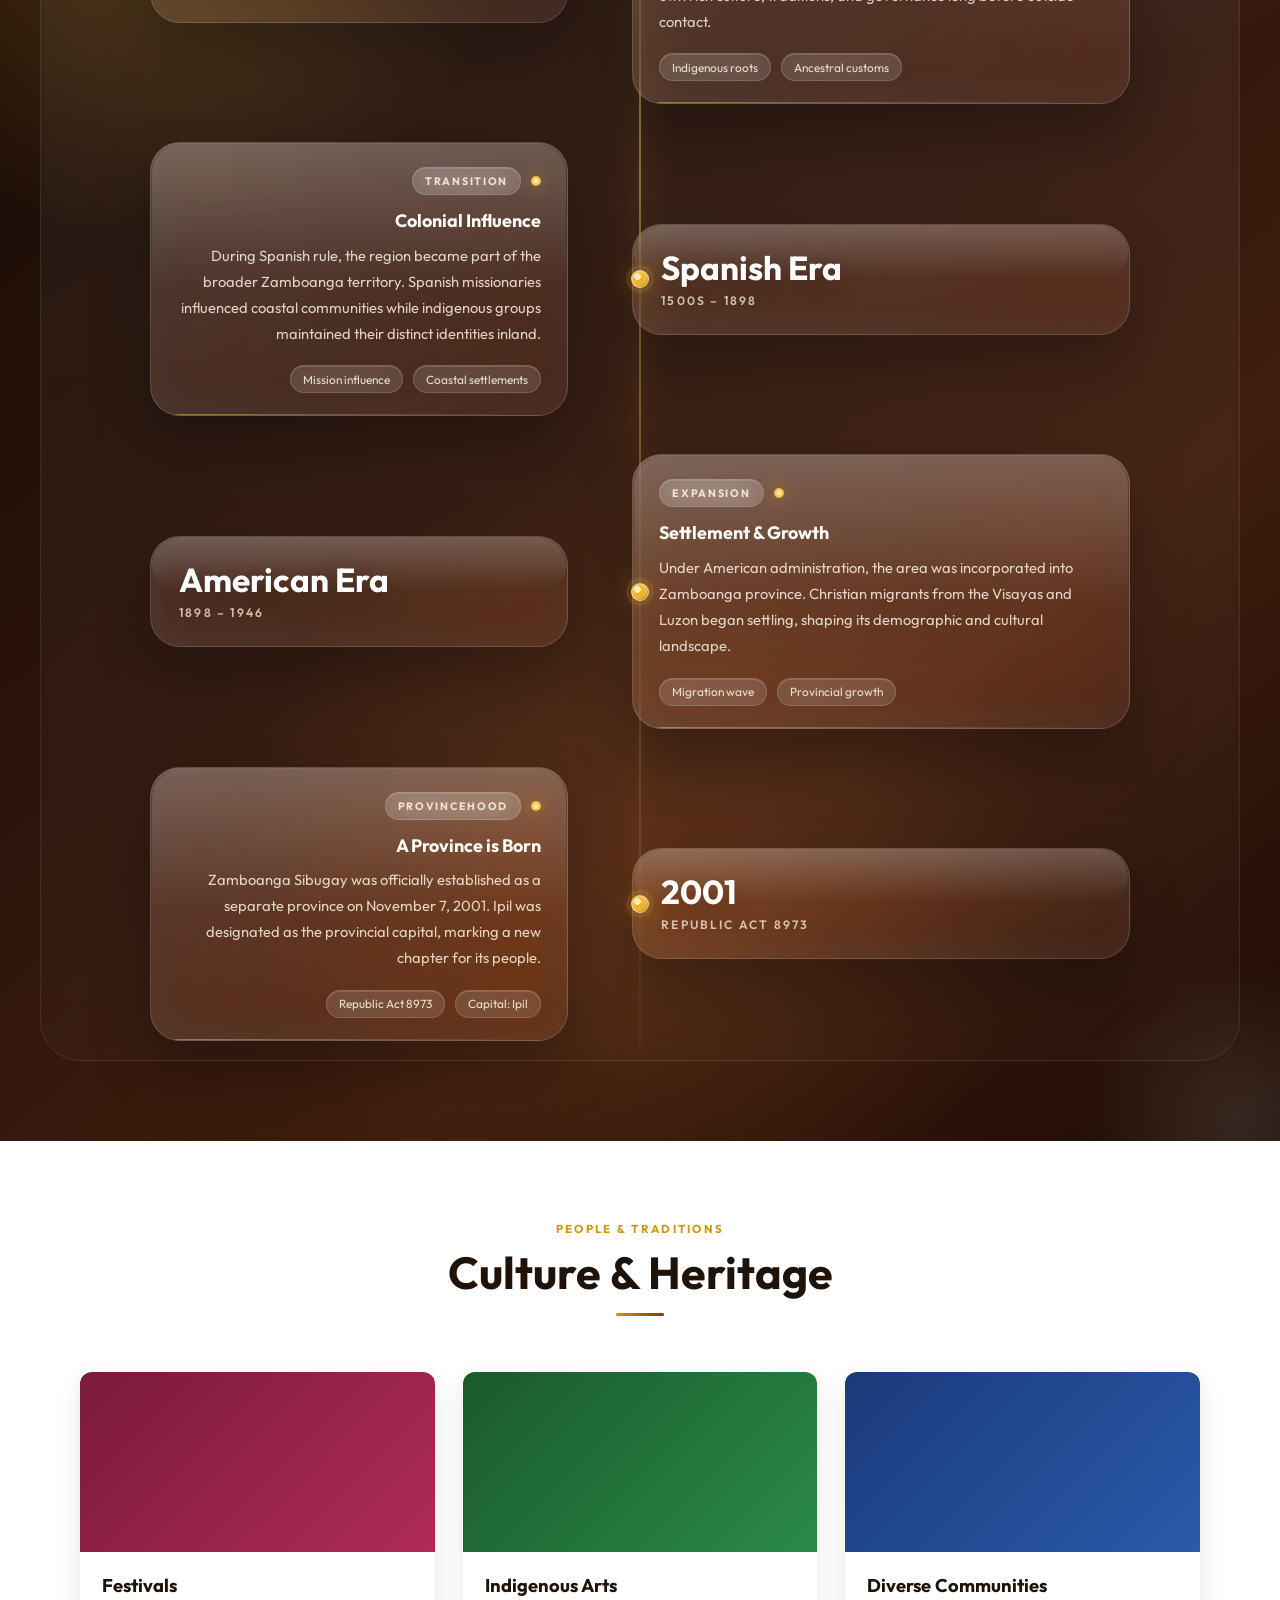
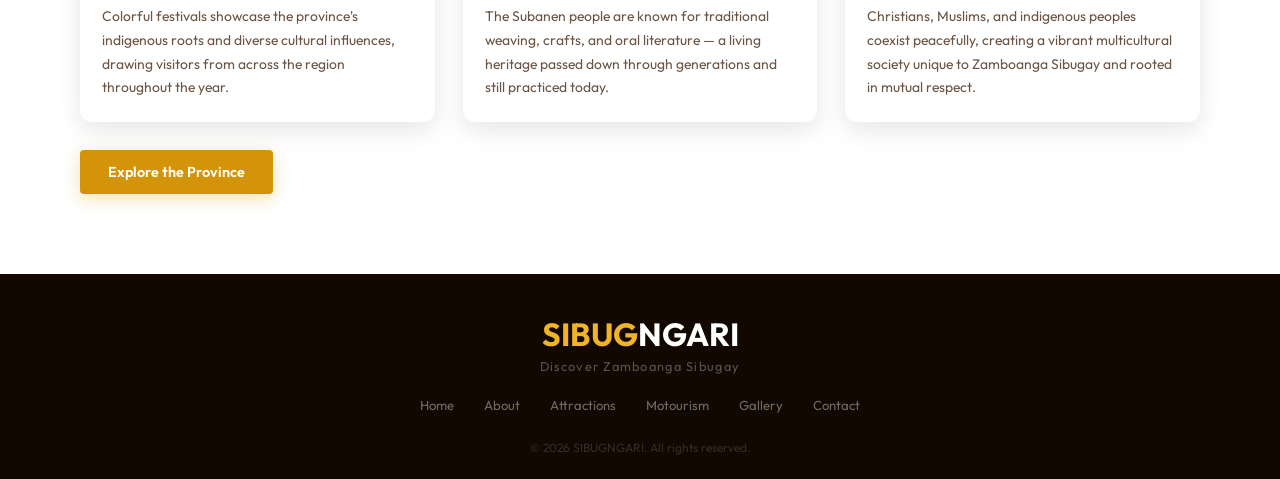
==== commit d4526bb6: "updated code about.html" ====
--- a/about.html
+++ b/about.html
@@ -543,49 +543,156 @@
     }
 
     .history-band {
-      background: linear-gradient(135deg, #120904 0%, #241208 45%, #3a1d0d 100%);
+      position: relative;
+      overflow: hidden;
+      background:
+        radial-gradient(circle at 12% 18%, rgba(240, 180, 41, .24), transparent 22%),
+        radial-gradient(circle at 88% 10%, rgba(255, 255, 255, .11), transparent 18%),
+        radial-gradient(circle at 50% 82%, rgba(201, 113, 42, .18), transparent 28%),
+        linear-gradient(140deg, #130905 0%, #261109 38%, #3f1d0e 72%, #1d0b04 100%);
+    }
+
+    .history-band::before,
+    .history-band::after {
+      content: '';
+      position: absolute;
+      width: 320px;
+      aspect-ratio: 1;
+      border-radius: 50%;
+      pointer-events: none;
+      filter: blur(10px);
+      opacity: .8;
+    }
+
+    .history-band::before {
+      top: -120px;
+      left: -100px;
+      background: radial-gradient(circle, rgba(255, 215, 143, .28) 0%, rgba(255, 215, 143, 0) 70%);
+    }
+
+    .history-band::after {
+      right: -120px;
+      bottom: -140px;
+      background: radial-gradient(circle, rgba(255, 255, 255, .14) 0%, rgba(255, 255, 255, 0) 72%);
+    }
+
+    .history-band .sec {
+      position: relative;
+      z-index: 1;
     }
 
     .history-band .sec-label {
-      color: var(--gold-lt);
+      color: rgba(255, 233, 184, .92);
+      letter-spacing: .24em;
     }
 
     .history-band .sec-title {
-      color: #fff;
+      color: #fffdf9;
+      text-shadow: 0 10px 32px rgba(0, 0, 0, .24);
     }
 
     .history-band .sec-line {
-      background: linear-gradient(to right, var(--gold-lt), #fff2cf);
+      background: linear-gradient(to right, rgba(255, 225, 153, .9), rgba(255, 255, 255, .85));
+      box-shadow: 0 0 22px rgba(255, 214, 109, .24);
+    }
+
+    .history-shell {
+      position: relative;
+      z-index: 1;
+      max-width: 1200px;
+      margin: 0 auto;
+      padding: 8px 40px 12px;
+    }
+
+    .history-shell::before {
+      content: '';
+      position: absolute;
+      inset: 0;
+      border-radius: 40px;
+      background: linear-gradient(180deg, rgba(255, 255, 255, .06), rgba(255, 255, 255, .02));
+      border: 1px solid rgba(255, 255, 255, .08);
+      box-shadow: inset 0 1px 0 rgba(255, 255, 255, .12);
+      pointer-events: none;
     }
 
     .timeline {
       position: relative;
-      max-width: 860px;
+      max-width: 980px;
       margin: 0 auto;
-    }
-
-    .timeline::before {
+      padding: 12px 0 8px;
+    }
+
+    .timeline::before,
+    .timeline::after {
       content: '';
       position: absolute;
       left: 50%;
+      transform: translateX(-50%);
+      pointer-events: none;
+    }
+
+    .timeline::before {
       top: 0;
       bottom: 0;
-      width: 2px;
-      background: linear-gradient(to bottom, var(--gold), transparent);
-      transform: translateX(-50%);
-    }
-
-    .history-band .timeline::before {
-      background: linear-gradient(to bottom, var(--gold-lt), rgba(240, 180, 41, 0));
+      width: 1px;
+      background: linear-gradient(to bottom,
+          rgba(255, 226, 158, .1),
+          rgba(255, 214, 109, .95) 18%,
+          rgba(255, 196, 77, .52) 58%,
+          rgba(255, 226, 158, .08));
+      box-shadow: 0 0 18px rgba(255, 196, 77, .34);
+    }
+
+    .timeline::after {
+      top: 0;
+      bottom: 0;
+      width: 16px;
+      background: linear-gradient(to bottom, rgba(255, 206, 92, .16), rgba(255, 206, 92, 0));
+      filter: blur(16px);
+      opacity: .72;
     }
 
     .tl-item {
       display: grid;
-      grid-template-columns: 1fr 1fr;
-      gap: 48px;
-      margin-bottom: 48px;
-      align-items: start;
-      position: relative;
+      grid-template-columns: minmax(240px, .84fr) minmax(0, 1fr);
+      gap: clamp(28px, 5vw, 72px);
+      margin-bottom: 38px;
+      align-items: center;
+      position: relative;
+    }
+
+    .tl-item:last-child {
+      margin-bottom: 0;
+    }
+
+    .tl-year-col,
+    .tl-content {
+      position: relative;
+      z-index: 1;
+    }
+
+    .tl-year-col {
+      padding: 26px 28px;
+      border-radius: 30px;
+      background: linear-gradient(160deg, rgba(255, 255, 255, .12), rgba(255, 255, 255, .05));
+      border: 1px solid rgba(255, 255, 255, .15);
+      box-shadow:
+        0 28px 55px rgba(0, 0, 0, .24),
+        inset 0 1px 0 rgba(255, 255, 255, .2),
+        inset 0 -14px 28px rgba(255, 255, 255, .03);
+      backdrop-filter: blur(20px) saturate(150%);
+      -webkit-backdrop-filter: blur(20px) saturate(150%);
+      overflow: hidden;
+    }
+
+    .tl-year-col::before {
+      content: '';
+      position: absolute;
+      inset: 1px 1px auto;
+      height: 48%;
+      border-radius: 29px 29px 24px 24px;
+      background: linear-gradient(180deg, rgba(255, 255, 255, .2), rgba(255, 255, 255, 0));
+      pointer-events: none;
     }
 
     .tl-item:nth-child(even) .tl-content {
@@ -599,82 +706,161 @@
       order: 1;
     }
 
-    /* Center dot */
+    .tl-item:nth-child(even) .tl-card-meta,
+    .tl-item:nth-child(even) .tl-card-features {
+      justify-content: flex-end;
+    }
+
     .tl-dot {
       position: absolute;
       left: 50%;
-      top: 6px;
-      width: 14px;
-      height: 14px;
+      top: 50%;
+      width: 18px;
+      height: 18px;
       border-radius: 50%;
-      background: var(--gold);
-      border: 3px solid #fff;
-      box-shadow: 0 0 0 3px var(--gold);
-      transform: translateX(-50%);
-    }
-
-    .history-band .tl-dot {
-      border-color: #2b1509;
-      box-shadow: 0 0 0 3px rgba(240, 180, 41, .35);
+      background: radial-gradient(circle at 35% 35%, #ffeeb6 0 22%, #f0b429 23% 56%, #8c4b11 100%);
+      border: 1px solid rgba(255, 244, 209, .62);
+      box-shadow:
+        0 0 0 5px rgba(240, 180, 41, .12),
+        0 0 26px rgba(240, 180, 41, .42),
+        inset 0 1px 4px rgba(255, 255, 255, .4);
+      transform: translate(-50%, -50%);
+      z-index: 2;
     }
 
     .tl-year {
+      position: relative;
       font-family: 'Outfit', sans-serif;
-      font-size: 1.4rem;
-      font-weight: 700;
-      color: var(--brown);
-      margin-bottom: 4px;
-    }
-
-    .history-band .tl-year {
+      font-size: clamp(1.5rem, 2.6vw, 2.15rem);
+      font-weight: 700;
       color: #fff;
+      margin-bottom: 6px;
+      line-height: 1.08;
+      text-shadow: 0 10px 26px rgba(0, 0, 0, .22);
     }
 
     .tl-era {
-      font-size: 0.75rem;
-      color: var(--soft);
+      position: relative;
+      font-size: 0.76rem;
+      color: rgba(255, 248, 228, .72);
       text-transform: uppercase;
-      letter-spacing: .1em;
-    }
-
-    .history-band .tl-era {
-      color: rgba(255, 255, 255, .58);
+      letter-spacing: .18em;
+      font-weight: 600;
     }
 
     .tl-card {
-      background: #fff;
-      border-radius: 10px;
-      padding: 22px 24px;
-      box-shadow: 0 4px 18px rgba(0, 0, 0, .07);
-      border-top: 3px solid var(--gold);
-    }
-
-    .history-band .tl-card {
-      background: rgba(255, 255, 255, .06);
-      border-top-color: var(--gold-lt);
-      box-shadow: 0 10px 28px rgba(0, 0, 0, .22);
-      backdrop-filter: blur(8px);
+      position: relative;
+      background: linear-gradient(155deg, rgba(255, 255, 255, .16), rgba(255, 255, 255, .05));
+      border-radius: 30px;
+      padding: 24px 26px 22px;
+      border: 1px solid rgba(255, 255, 255, .16);
+      box-shadow:
+        0 30px 60px rgba(0, 0, 0, .28),
+        inset 0 1px 0 rgba(255, 255, 255, .22),
+        inset 0 -16px 34px rgba(255, 255, 255, .03);
+      backdrop-filter: blur(22px) saturate(155%);
+      -webkit-backdrop-filter: blur(22px) saturate(155%);
+      overflow: hidden;
+      transition: transform .28s ease, box-shadow .28s ease, border-color .28s ease;
+    }
+
+    .tl-card::before {
+      content: '';
+      position: absolute;
+      inset: 1px 1px auto;
+      height: 54%;
+      border-radius: 29px 29px 24px 24px;
+      background: linear-gradient(180deg, rgba(255, 255, 255, .18), rgba(255, 255, 255, 0));
+      pointer-events: none;
+    }
+
+    .tl-card::after {
+      content: '';
+      position: absolute;
+      inset: auto 24px 0;
+      height: 1px;
+      background: linear-gradient(90deg, rgba(255, 213, 115, .64), rgba(255, 255, 255, 0));
+      opacity: .68;
+      pointer-events: none;
+    }
+
+    .tl-item:hover .tl-card,
+    .tl-item:hover .tl-year-col {
+      transform: translateY(-6px);
+      box-shadow:
+        0 38px 72px rgba(0, 0, 0, .32),
+        inset 0 1px 0 rgba(255, 255, 255, .26),
+        inset 0 -16px 34px rgba(255, 255, 255, .03);
+      border-color: rgba(255, 235, 183, .24);
+    }
+
+    .tl-card-meta {
+      position: relative;
+      display: flex;
+      align-items: center;
+      gap: 10px;
+      margin-bottom: 14px;
+    }
+
+    .tl-card-chip,
+    .tl-feature-pill {
+      display: inline-flex;
+      align-items: center;
+      justify-content: center;
+      min-height: 28px;
+      padding: 0 12px;
+      border-radius: 999px;
+      background: rgba(255, 255, 255, .1);
+      border: 1px solid rgba(255, 255, 255, .16);
+      color: rgba(255, 244, 219, .88);
+      box-shadow: inset 0 1px 0 rgba(255, 255, 255, .14);
+      backdrop-filter: blur(14px) saturate(150%);
+      -webkit-backdrop-filter: blur(14px) saturate(150%);
+    }
+
+    .tl-card-chip {
+      font-size: 0.67rem;
+      font-weight: 700;
+      text-transform: uppercase;
+      letter-spacing: .16em;
+    }
+
+    .tl-card-signal {
+      width: 10px;
+      height: 10px;
+      border-radius: 50%;
+      background: radial-gradient(circle, #fff4cf 0%, #f0b429 72%);
+      box-shadow: 0 0 18px rgba(240, 180, 41, .6);
+      flex: 0 0 auto;
     }
 
     .tl-card-title {
-      font-weight: 700;
-      color: var(--text);
-      font-size: 0.98rem;
-      margin-bottom: 8px;
-    }
-
-    .history-band .tl-card-title {
-      color: #fff;
+      position: relative;
+      font-weight: 700;
+      color: #fffdf7;
+      font-size: 1.12rem;
+      margin-bottom: 10px;
+      line-height: 1.3;
     }
 
     .tl-card-text {
-      font-size: 0.87rem;
-      color: var(--soft);
-      line-height: 1.7;
-    }
-
-    .history-band .tl-card-text {
-      color: rgba(255, 255, 255, .72);
+      position: relative;
+      font-size: 0.92rem;
+      color: rgba(255, 247, 232, .82);
+      line-height: 1.78;
+    }
+
+    .tl-card-features {
+      position: relative;
+      display: flex;
+      flex-wrap: wrap;
+      gap: 10px;
+      margin-top: 18px;
+    }
+
+    .tl-feature-pill {
+      font-size: 0.74rem;
+      color: rgba(255, 248, 227, .86);
     }
 
     /* ?? CULTURE GRID ?? */
@@ -1410,14 +1596,25 @@
         gap: 36px;
       }
 
+      .history-shell {
+        padding: 8px 20px 12px;
+      }
+
       .timeline::before {
-        left: 20px;
+        left: 24px;
+        transform: none;
+      }
+
+      .timeline::after {
+        left: 24px;
+        transform: none;
       }
 
       .tl-item {
         grid-template-columns: 1fr;
-        padding-left: 48px;
-        gap: 12px;
+        padding-left: 58px;
+        gap: 14px;
+        margin-bottom: 28px;
       }
 
       .tl-item:nth-child(even) .tl-content {
@@ -1431,8 +1628,23 @@
         order: -1;
       }
 
+      .tl-year-col,
+      .tl-card {
+        border-radius: 26px;
+      }
+
+      .tl-year-col {
+        padding: 20px 22px;
+      }
+
+      .tl-card {
+        padding: 20px 22px;
+      }
+
       .tl-dot {
-        left: 20px;
+        left: 24px;
+        top: 28px;
+        transform: translate(-50%, 0);
       }
     }
 
@@ -1454,12 +1666,58 @@
         padding: 60px 20px;
       }
 
+      .history-shell {
+        padding: 6px 8px 0;
+      }
+
       .culture-grid {
         grid-template-columns: 1fr;
       }
 
       .mission-cnt {
         padding: 48px 20px;
+      }
+
+      .tl-item {
+        padding-left: 50px;
+      }
+
+      .timeline::before,
+      .timeline::after,
+      .tl-dot {
+        left: 18px;
+      }
+
+      .tl-year-col,
+      .tl-card {
+        border-radius: 24px;
+      }
+
+      .tl-year-col {
+        padding: 18px 18px;
+      }
+
+      .tl-card {
+        padding: 18px 18px 17px;
+      }
+
+      .tl-card-meta,
+      .tl-card-features,
+      .tl-item:nth-child(even) .tl-card-meta,
+      .tl-item:nth-child(even) .tl-card-features {
+        justify-content: flex-start;
+      }
+
+      .tl-year {
+        font-size: 1.35rem;
+      }
+
+      .tl-card-title {
+        font-size: 1rem;
+      }
+
+      .tl-card-text {
+        font-size: 0.88rem;
       }
     }
   </style>
@@ -1566,7 +1824,7 @@
         <div class="sec-line"></div>
       </div>
     </div>
-    <div style="max-width:1200px;margin:0 auto;padding:0 40px;">
+    <div class="history-shell">
       <div class="timeline">
 
         <div class="tl-item">
@@ -1577,10 +1835,18 @@
           </div>
           <div class="tl-content">
             <div class="tl-card">
+              <div class="tl-card-meta">
+                <span class="tl-card-chip">Origins</span>
+                <span class="tl-card-signal" aria-hidden="true"></span>
+              </div>
               <div class="tl-card-title">The Subanen People</div>
               <div class="tl-card-text">The land now known as Zamboanga Sibugay was originally inhabited by the
                 indigenous Subanen people, who developed their own rich culture, traditions, and governance long before
                 outside contact.</div>
+              <div class="tl-card-features">
+                <span class="tl-feature-pill">Indigenous roots</span>
+                <span class="tl-feature-pill">Ancestral customs</span>
+              </div>
             </div>
           </div>
         </div>
@@ -1593,10 +1859,18 @@
           </div>
           <div class="tl-content">
             <div class="tl-card">
+              <div class="tl-card-meta">
+                <span class="tl-card-chip">Transition</span>
+                <span class="tl-card-signal" aria-hidden="true"></span>
+              </div>
               <div class="tl-card-title">Colonial Influence</div>
               <div class="tl-card-text">During Spanish rule, the region became part of the broader Zamboanga territory.
                 Spanish missionaries influenced coastal communities while indigenous groups maintained their distinct
                 identities inland.</div>
+              <div class="tl-card-features">
+                <span class="tl-feature-pill">Mission influence</span>
+                <span class="tl-feature-pill">Coastal settlements</span>
+              </div>
             </div>
           </div>
         </div>
@@ -1609,10 +1883,18 @@
           </div>
           <div class="tl-content">
             <div class="tl-card">
+              <div class="tl-card-meta">
+                <span class="tl-card-chip">Expansion</span>
+                <span class="tl-card-signal" aria-hidden="true"></span>
+              </div>
               <div class="tl-card-title">Settlement & Growth</div>
               <div class="tl-card-text">Under American administration, the area was incorporated into Zamboanga
                 province. Christian migrants from the Visayas and Luzon began settling, shaping its demographic and
                 cultural landscape.</div>
+              <div class="tl-card-features">
+                <span class="tl-feature-pill">Migration wave</span>
+                <span class="tl-feature-pill">Provincial growth</span>
+              </div>
             </div>
           </div>
         </div>
@@ -1625,9 +1907,17 @@
           </div>
           <div class="tl-content">
             <div class="tl-card">
+              <div class="tl-card-meta">
+                <span class="tl-card-chip">Provincehood</span>
+                <span class="tl-card-signal" aria-hidden="true"></span>
+              </div>
               <div class="tl-card-title">A Province is Born</div>
               <div class="tl-card-text">Zamboanga Sibugay was officially established as a separate province on November
                 7, 2001. Ipil was designated as the provincial capital, marking a new chapter for its people.</div>
+              <div class="tl-card-features">
+                <span class="tl-feature-pill">Republic Act 8973</span>
+                <span class="tl-feature-pill">Capital: Ipil</span>
+              </div>
             </div>
           </div>
         </div>
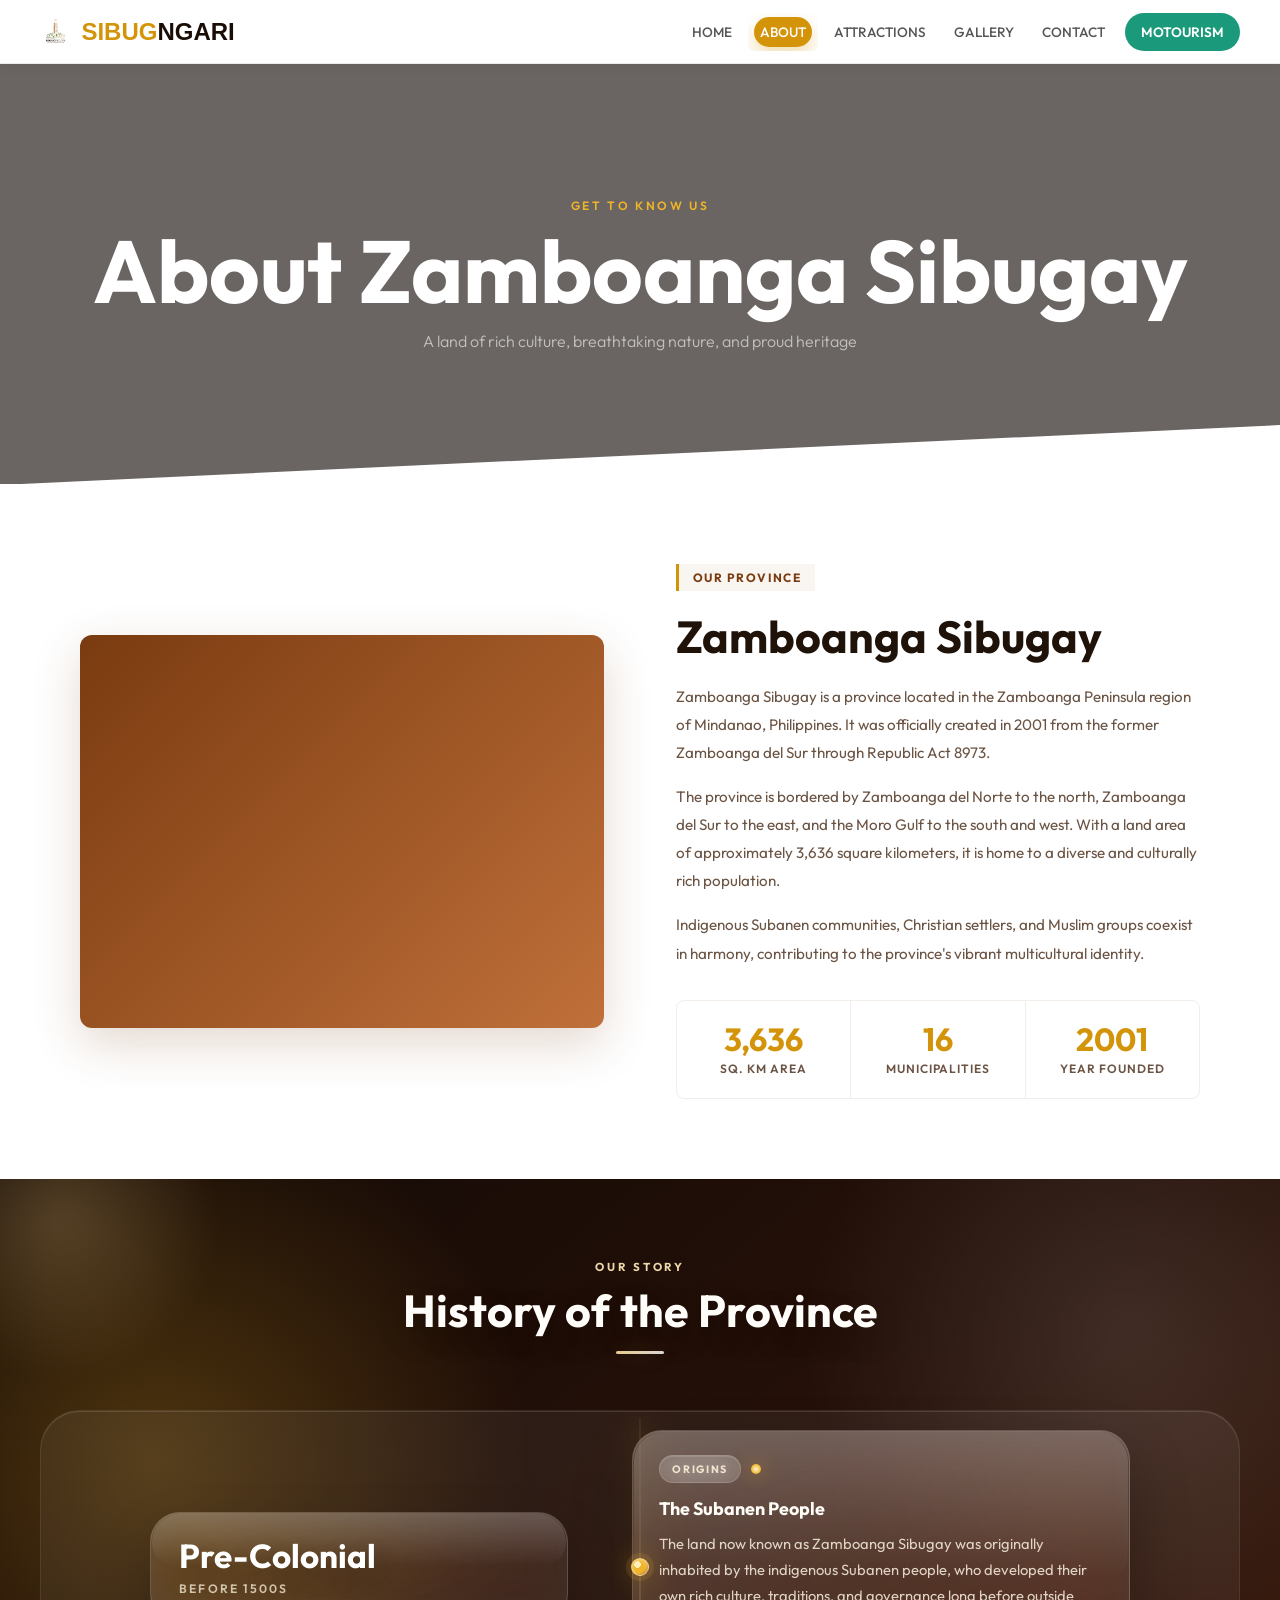
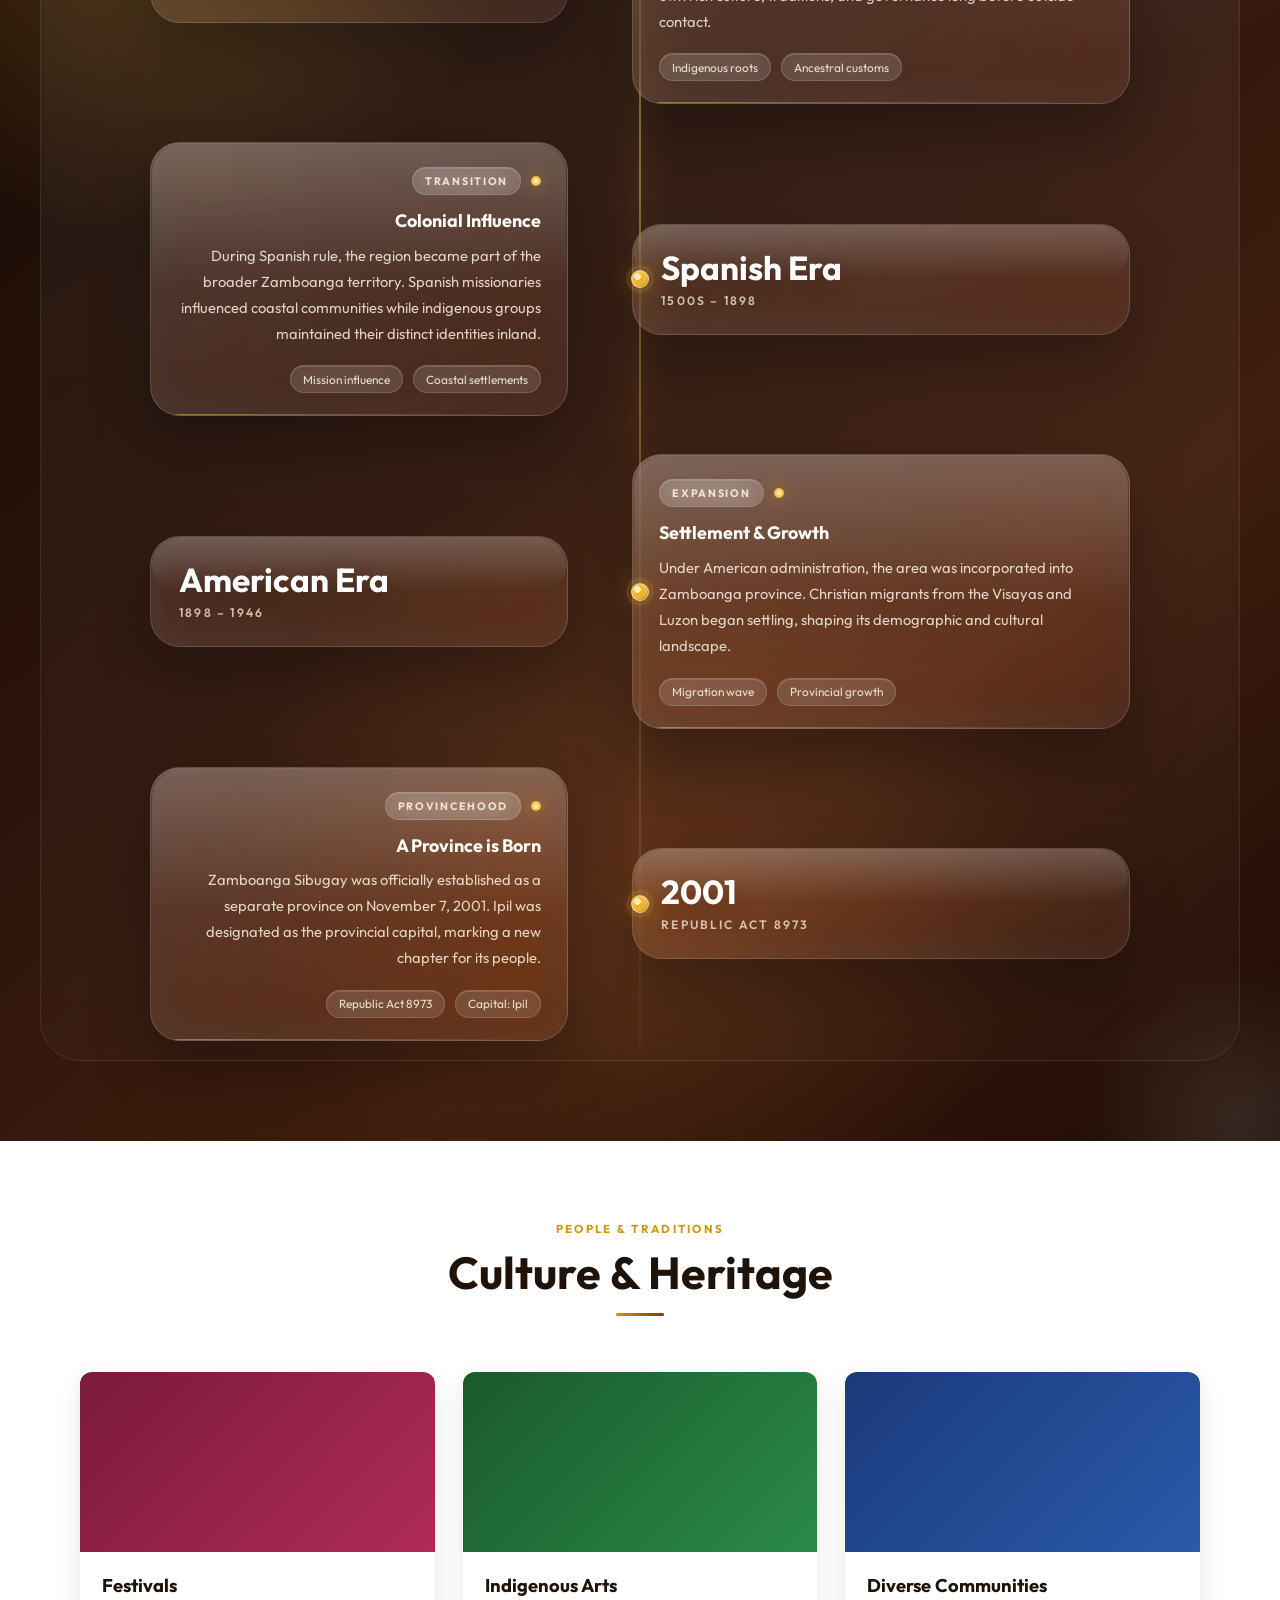
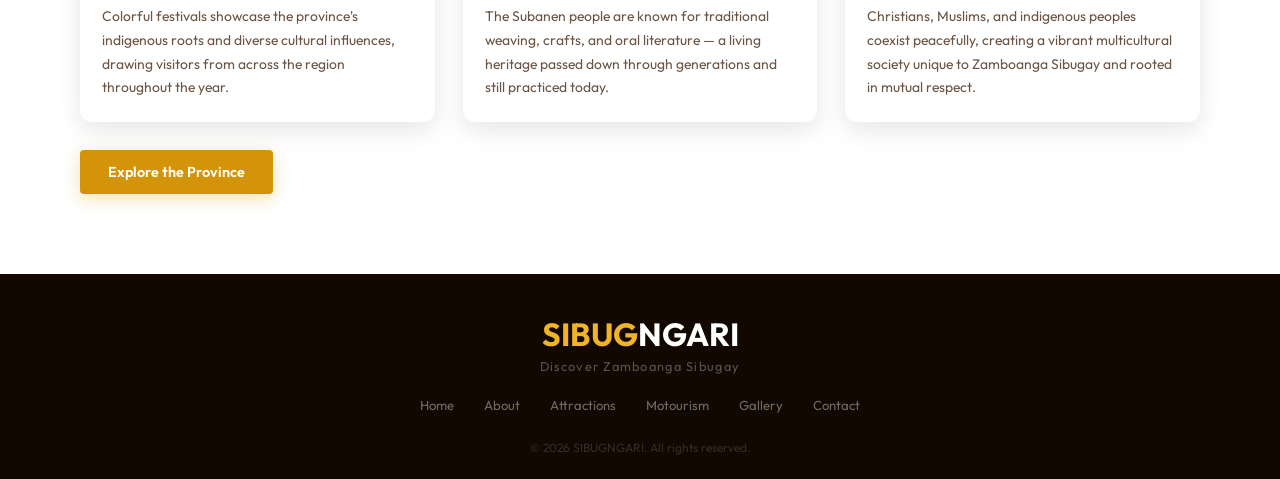
==== commit fa9fd797: "updated" ====
--- a/about.html
+++ b/about.html
@@ -5,7 +5,7 @@
   <meta charset="UTF-8" />
   <meta name="viewport" content="width=device-width, initial-scale=1.0" />
   <title>About - SIBUGNGARI</title>
-  <link rel="icon" type="image/png" href="Images/LOGO.png" />
+  <link rel="icon" type="image/png" href="Images/LOGO-removebg-preview.png" />
   <link rel="preconnect" href="https://fonts.googleapis.com" />
   <link rel="preconnect" href="https://fonts.gstatic.com" crossorigin />
   <link
@@ -76,13 +76,15 @@
       align-items: center;
       gap: 10px;
       flex-shrink: 0;
+      min-height: 44px;
     }
 
     .nav-logo img {
-      height: 36px;
-      width: 36px;
+      height: 42px;
+      width: auto;
       object-fit: contain;
-      border-radius: 50%;
+      display: block;
+      border-radius: 0;
     }
 
     .nav-brand {
@@ -90,6 +92,9 @@
       font-size: clamp(1.1rem, 3vw, 1.5rem);
       font-weight: 700;
       white-space: nowrap;
+      display: flex;
+      align-items: center;
+      line-height: 1;
     }
 
     .nav-brand .s {
@@ -108,6 +113,8 @@
     }
 
     .nav-links a {
+      display: inline-flex;
+      align-items: center;
       font-size: clamp(0.75rem, 1.2vw, 0.85rem);
       font-weight: 500;
       color: #555;
@@ -115,12 +122,36 @@
       border-radius: 6px;
       transition: all .18s;
       white-space: nowrap;
+      min-height: 38px;
+      position: relative;
+      z-index: 0;
+      overflow: hidden;
+      isolation: isolate;
+    }
+
+    .nav-links a:not(.moto-anchor)::before {
+      content: '';
+      position: absolute;
+      inset: 4px 6px;
+      border-radius: 999px;
+      background: #d4940a;
+      opacity: 0;
+      transform: scale(.72);
+      transition: transform .22s ease, opacity .22s ease, box-shadow .22s ease;
+      box-shadow: 0 8px 18px rgba(212, 148, 10, .32);
+      z-index: -1;
     }
 
     .nav-links a:hover,
     .nav-links a.active {
-      color: var(--brown);
-      background: rgba(122, 59, 16, 0.07);
+      color: #fff;
+      background: transparent;
+    }
+
+    .nav-links a:not(.moto-anchor):hover::before,
+    .nav-links a:not(.moto-anchor).active::before {
+      opacity: 1;
+      transform: scale(1);
     }
 
     .nav-links a.moto-anchor {
@@ -213,12 +244,35 @@
       padding: 12px 16px;
       border-radius: 8px;
       transition: background .18s;
+      position: relative;
+      z-index: 0;
+      overflow: hidden;
+      isolation: isolate;
+    }
+
+    .mobile-nav a:not(.moto-anchor)::before {
+      content: '';
+      position: absolute;
+      inset: 6px 10px;
+      border-radius: 999px;
+      background: #d4940a;
+      opacity: 0;
+      transform: scale(.82);
+      transition: transform .22s ease, opacity .22s ease, box-shadow .22s ease;
+      box-shadow: 0 8px 18px rgba(212, 148, 10, .28);
+      z-index: -1;
     }
 
     .mobile-nav a:hover,
     .mobile-nav a.active {
-      background: var(--gray);
-      color: var(--brown);
+      background: transparent;
+      color: #fff;
+    }
+
+    .mobile-nav a:not(.moto-anchor):hover::before,
+    .mobile-nav a:not(.moto-anchor).active::before {
+      opacity: 1;
+      transform: scale(1);
     }
 
     .mobile-nav a.moto-anchor {
@@ -930,7 +984,7 @@
       min-height: 380px;
       display: flex;
       align-items: center;
-      background: <img src="TourismWeb/ images/Buluan.jpg" center center / cover no-repeat;
+      background: url('Images/Buluan.jpg') center center / cover no-repeat;
     }
 
     .mission-fb {
@@ -1678,6 +1732,15 @@
         padding: 48px 20px;
       }
 
+      .page-banner {
+        height: 360px;
+      }
+
+      .mission-logo-wrap {
+        width: 120px;
+        height: 120px;
+      }
+
       .tl-item {
         padding-left: 50px;
       }
@@ -1728,7 +1791,7 @@
   <!-- ?? NAVBAR ?? -->
   <nav class="navbar">
     <div class="nav-logo">
-      <img src="Images/LOGO.png" alt="SIBUGNGARI" />
+      <img src="Images/LOGO-removebg-preview.png" alt="SIBUGNGARI" />
       <div class="nav-brand"><span class="s">SIBUG</span><span class="n">NGARI</span></div>
     </div>
     <!-- Desktop links -->
